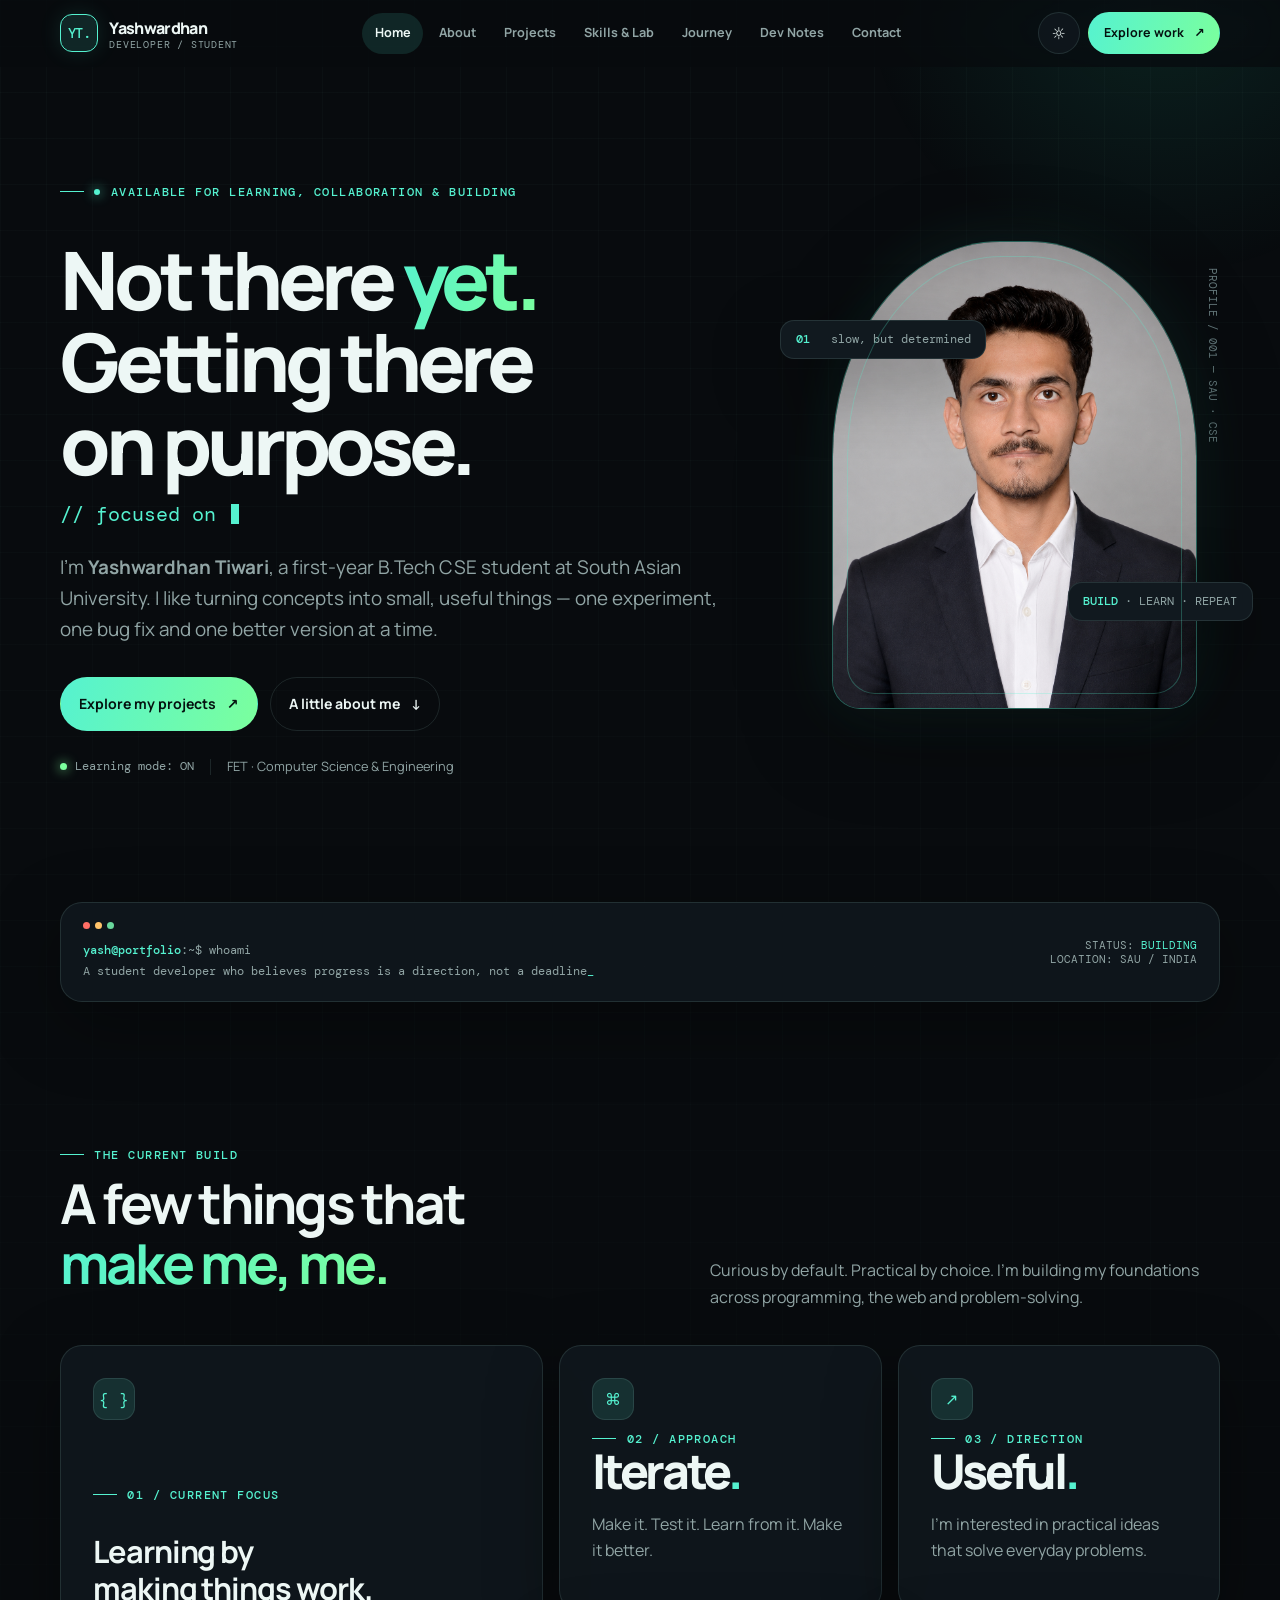
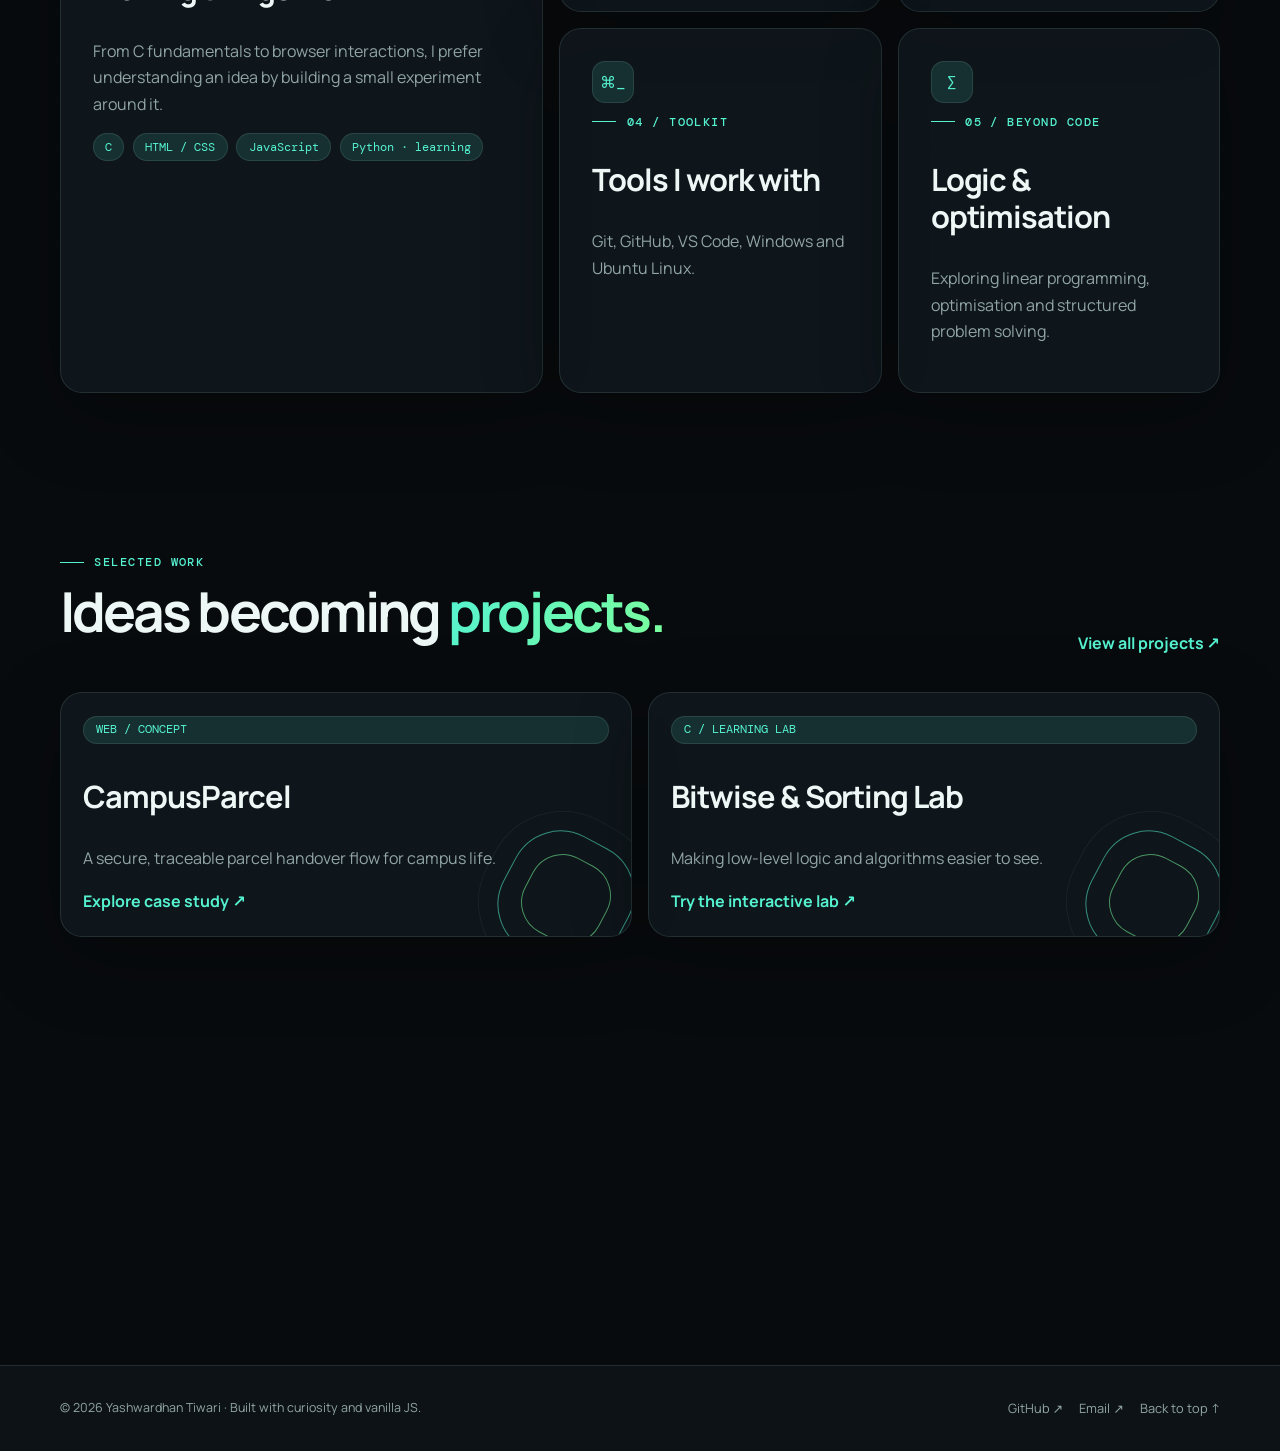
==== index.html @ 5b26bd88 "Add files via upload" ====
<!DOCTYPE html>
<html lang="en" data-theme="dark">
<head>
  <meta charset="UTF-8"><meta name="viewport" content="width=device-width, initial-scale=1.0">
  <meta name="description" content="Yashwardhan Tiwari — first-year CSE student at South Asian University, learning by building with C, web technologies and Python.">
  <meta name="theme-color" content="#080b0e"><title>Yashwardhan Tiwari — Developer Portfolio</title>
  <link rel="stylesheet" href="./css/global.css"><link rel="stylesheet" href="./css/home.css"><link rel="stylesheet" href="./css/pages.css">
</head>
<body id="top" class="route-enter">
  <div data-scroll-progress style="position:fixed;z-index:99;top:0;left:0;width:100%;height:2px;background:linear-gradient(90deg,var(--accent),var(--accent-2));transform:scaleX(0);transform-origin:left"></div>
  <header class="site-header"><div class="container nav-wrap">
    <a class="brand" href="index.html"><span class="brand-mark">YT.</span><span>Yashwardhan<small>DEVELOPER / STUDENT</small></span></a>
    <nav class="nav-links" data-nav aria-label="Primary navigation"><a href="index.html">Home</a><a href="about.html">About</a><a href="projects.html">Projects</a><a href="skills.html">Skills & Lab</a><a href="experience.html">Journey</a><a href="blog.html">Dev Notes</a><a href="contact.html">Contact</a></nav>
    <div class="nav-actions"><button class="icon-btn" data-theme-toggle type="button" aria-label="Switch theme">☼</button><a class="btn btn-small btn-primary" href="projects.html">Explore work <span>↗</span></a><button class="icon-btn menu-toggle" data-menu-toggle type="button" aria-label="Open menu" aria-expanded="false">☰</button></div>
  </div><nav class="mobile-drawer" data-mobile-drawer data-nav aria-label="Mobile navigation"><a href="index.html">Home</a><a href="about.html">About</a><a href="projects.html">Projects</a><a href="skills.html">Skills & Lab</a><a href="experience.html">Journey</a><a href="blog.html">Dev Notes</a><a href="contact.html">Contact</a></nav></header>

  <main>
    <section class="hero"><div class="container hero-grid">
      <div class="hero-copy">
        <div class="eyebrow hero-kicker"><span class="tag-dot"></span> Available for learning, collaboration & building</div>
        <h1 class="display hero-title"><span class="line">Not there <span class="gradient-text">yet.</span></span><span class="line">Getting there</span><span class="line">on purpose.</span></h1>
        <div class="hero-subtitle"><span class="mono">// focused on </span><span data-typing>web development</span><span class="type-cursor"></span></div>
        <p class="lead">I’m <strong>Yashwardhan Tiwari</strong>, a first-year B.Tech CSE student at South Asian University. I like turning concepts into small, useful things — one experiment, one bug fix and one better version at a time.</p>
        <div class="hero-actions"><a class="btn btn-primary" href="projects.html">Explore my projects <span>↗</span></a><a class="btn btn-quiet" href="about.html">A little about me <span>↓</span></a></div>
        <div class="hero-note"><span class="status-live">Learning mode: ON</span><span class="divider-v"></span><span>FET · Computer Science & Engineering</span></div>
      </div>
      <div class="hero-visual"><div class="portrait-glow"></div><div class="hero-index">PROFILE / 001 — SAU · CSE</div><div class="portrait-shell"><img src="./assets/images/yashwardhan-headshot.png" alt="Professional studio portrait of Yashwardhan Tiwari" fetchpriority="high"></div><div class="floating-chip chip-a"><strong>01</strong> &nbsp; slow, but determined</div><div class="floating-chip chip-b"><strong>BUILD</strong> · LEARN · REPEAT</div></div>
    </div></section>

    <section class="container" style="padding-bottom:2rem"><div class="card terminal-card reveal"><div><div class="terminal-dots"><i></i><i></i><i></i></div><div class="terminal-line"><b>yash@portfolio</b>:~$ whoami</div><div class="terminal-line">A student developer who believes progress is a direction, not a deadline<span class="accent">_</span></div></div><div class="terminal-aside">STATUS: <span class="accent">BUILDING</span><br>LOCATION: SAU / INDIA</div></div></section>

    <section class="section"><div class="container">
      <div class="section-head reveal"><div><div class="eyebrow">The current build</div><h2 class="heading-xl">A few things that<br><span class="gradient-text">make me, me.</span></h2></div><p>Curious by default. Practical by choice. I’m building my foundations across programming, the web and problem-solving.</p></div>
      <div class="bento-grid">
        <article class="card card-pad bento-card wide reveal" data-tilt><div class="bento-icon">{ }</div><div style="margin-top:3.5rem"><div class="eyebrow">01 / Current focus</div><h3 class="heading-lg">Learning by<br>making things work.</h3><p class="muted">From C fundamentals to browser interactions, I prefer understanding an idea by building a small experiment around it.</p><div class="pill-row"><span class="tag">C</span><span class="tag">HTML / CSS</span><span class="tag">JavaScript</span><span class="tag">Python · learning</span></div></div></article>
        <article class="card card-pad bento-card reveal" data-tilt><div class="bento-icon">⌘</div><div><div class="eyebrow">02 / Approach</div><div class="bento-big">Iterate<span class="accent">.</span></div><p class="muted">Make it. Test it. Learn from it. Make it better.</p></div></article>
        <article class="card card-pad bento-card reveal" data-tilt><div class="bento-icon">↗</div><div><div class="eyebrow">03 / Direction</div><div class="bento-big">Useful<span class="accent">.</span></div><p class="muted">I’m interested in practical ideas that solve everyday problems.</p></div></article>
        <article class="card card-pad bento-card reveal" data-tilt><div class="bento-icon">⌘_</div><div><div class="eyebrow">04 / Toolkit</div><h3 class="heading-lg">Tools I work with</h3><p class="muted">Git, GitHub, VS Code, Windows and Ubuntu Linux.</p></div></article>
        <article class="card card-pad bento-card reveal" data-tilt><div class="bento-icon">∑</div><div><div class="eyebrow">05 / Beyond code</div><h3 class="heading-lg">Logic & optimisation</h3><p class="muted">Exploring linear programming, optimisation and structured problem solving.</p></div></article>
      </div>
    </div></section>

    <section class="section-sm"><div class="container"><div class="section-head reveal"><div><div class="eyebrow">Selected work</div><h2 class="heading-xl">Ideas becoming <span class="gradient-text">projects.</span></h2></div><a class="inline-link" href="projects.html">View all projects ↗</a></div>
      <div class="project-preview">
        <a class="card preview-card reveal" href="projects.html#campusparcel" data-tilt><span class="tag">WEB / CONCEPT</span><div><div class="preview-art"></div><h3 class="heading-lg">CampusParcel</h3><p class="muted">A secure, traceable parcel handover flow for campus life.</p><span class="inline-link">Explore case study ↗</span></div></a>
        <a class="card preview-card reveal" href="skills.html#visualizer" data-tilt><span class="tag">C / LEARNING LAB</span><div><div class="preview-art"></div><h3 class="heading-lg">Bitwise & Sorting Lab</h3><p class="muted">Making low-level logic and algorithms easier to see.</p><span class="inline-link">Try the interactive lab ↗</span></div></a>
      </div>
    </div></section>

    <section class="section"><div class="container"><div class="card card-pad reveal" style="display:flex;align-items:center;justify-content:space-between;gap:2rem;flex-wrap:wrap"><div><div class="eyebrow">A work in progress. Always.</div><h2 class="heading-lg" style="margin:.6rem 0">“Not in one day, but one day I will be there.”</h2><p class="muted" style="margin:0">Slow but determined.</p></div><a class="btn btn-primary" href="contact.html">Let’s connect <span>↗</span></a></div></div></section>
  </main>
  <footer class="site-footer"><div class="container footer-inner"><div class="footer-meta">© <span data-year></span> Yashwardhan Tiwari · Built with curiosity and vanilla JS.</div><div class="footer-links"><a href="https://github.com/Yashwardhan-Tiwari" target="_blank" rel="noopener">GitHub ↗</a><a href="mailto:yashwardhan1907@gmail.com">Email ↗</a><a href="#top">Back to top ↑</a></div></div></footer>
  <script src="./js/data.js"></script><script src="./js/main.js"></script><script src="./js/interactions.js"></script>
</body></html>
---- css/global.css ----
/* Yashwardhan Tiwari — shared design system */
@import url('https://fonts.googleapis.com/css2?family=DM+Mono:wght@400;500&family=Manrope:wght@400;500;600;700;800&display=swap');

:root {
  color-scheme: dark;
  --bg: #080b0e;
  --bg-soft: #0d1217;
  --panel: rgba(17, 25, 31, .78);
  --panel-solid: #11191f;
  --panel-2: #151f26;
  --text: #edf7f5;
  --muted: #91a5a5;
  --muted-2: #637679;
  --line: rgba(170, 220, 216, .13);
  --accent: #55f2d0;
  --accent-2: #7bff9d;
  --accent-dim: rgba(85, 242, 208, .12);
  --warn: #ffc879;
  --danger: #ff7d86;
  --shadow: 0 22px 70px rgba(0,0,0,.34);
  --radius: 22px;
  --radius-sm: 14px;
  --max: 1160px;
  --space: clamp(1rem, 2vw, 1.5rem);
  --font: 'Manrope', Inter, ui-sans-serif, system-ui, -apple-system, BlinkMacSystemFont, 'Segoe UI', sans-serif;
  --mono: 'DM Mono', 'SFMono-Regular', Consolas, monospace;
}
:root[data-theme="light"] {
  color-scheme: light;
  --bg: #f2f7f5;
  --bg-soft: #eaf2ef;
  --panel: rgba(255,255,255,.84);
  --panel-solid: #ffffff;
  --panel-2: #edf5f1;
  --text: #11211f;
  --muted: #55706a;
  --muted-2: #718781;
  --line: rgba(26, 72, 62, .14);
  --accent: #007e6c;
  --accent-2: #16a34a;
  --accent-dim: rgba(0,126,108,.10);
  --warn: #a55f08;
  --danger: #c52b40;
  --shadow: 0 22px 70px rgba(26, 58, 49, .12);
}
* { box-sizing: border-box; }
html { scroll-behavior: smooth; scroll-padding-top: 100px; }
body {
  margin: 0; min-width: 320px; background: var(--bg); color: var(--text);
  font-family: var(--font); line-height: 1.65; overflow-x: hidden;
  transition: background .3s ease, color .3s ease;
}
body::before {
  content: ''; position: fixed; inset: 0; z-index: -2; pointer-events: none;
  background-image: linear-gradient(rgba(117, 171, 164, .035) 1px, transparent 1px), linear-gradient(90deg, rgba(117, 171, 164, .035) 1px, transparent 1px);
  background-size: 46px 46px; mask-image: linear-gradient(to bottom, black, transparent 82%);
}
body::after {
  content: ''; position: fixed; width: 620px; height: 620px; top: -330px; right: -190px; z-index: -1;
  background: radial-gradient(circle, rgba(34, 205, 167, .12), transparent 68%); pointer-events: none;
}
a { color: inherit; text-decoration: none; }
button, input, textarea, select { font: inherit; }
button, a { -webkit-tap-highlight-color: transparent; }
img { display: block; max-width: 100%; }
::selection { color: #03100e; background: var(--accent); }
.container { width: min(var(--max), calc(100% - 44px)); margin-inline: auto; }
.section { padding: clamp(4rem, 8vw, 7rem) 0; }
.section-sm { padding: 3rem 0; }
.eyebrow { display: inline-flex; align-items: center; gap: .65rem; color: var(--accent); font: 500 .76rem var(--mono); letter-spacing: .12em; text-transform: uppercase; }
.eyebrow::before { content: ''; width: 24px; height: 1px; background: currentColor; }
.display { font-size: clamp(2.65rem, 6.3vw, 5.8rem); line-height: 1.02; letter-spacing: -.065em; font-weight: 800; margin: 1rem 0; }
.heading-xl { font-size: clamp(2.15rem, 4.3vw, 4rem); line-height: 1.1; letter-spacing: -.05em; margin: .65rem 0 1rem; }
.heading-lg { font-size: clamp(1.55rem, 2.4vw, 2.25rem); line-height: 1.2; letter-spacing: -.035em; }
.lead { max-width: 680px; color: var(--muted); font-size: clamp(1rem, 1.5vw, 1.18rem); }
.muted { color: var(--muted); }
.mono { font-family: var(--mono); }
.accent { color: var(--accent); }
.gradient-text { color: transparent; background: linear-gradient(110deg, var(--accent), var(--accent-2)); background-clip: text; -webkit-background-clip: text; }
.section-head { display: flex; align-items: end; justify-content: space-between; gap: 2rem; margin-bottom: 2.2rem; }
.section-head p { max-width: 510px; margin: 0; color: var(--muted); }
.tag { display: inline-flex; align-items: center; gap: .45rem; border: 1px solid var(--line); background: var(--accent-dim); color: var(--accent); border-radius: 999px; padding: .35rem .7rem; font: .72rem var(--mono); white-space: nowrap; }
.tag-dot { width: 6px; height: 6px; border-radius: 50%; background: var(--accent); box-shadow: 0 0 12px var(--accent); }
.card { position: relative; border: 1px solid var(--line); background: var(--panel); backdrop-filter: blur(16px); border-radius: var(--radius); box-shadow: var(--shadow); }
.card-pad { padding: clamp(1.2rem, 2.5vw, 2rem); }
.grid { display: grid; gap: 1.2rem; }
.grid-2 { grid-template-columns: repeat(2, minmax(0, 1fr)); }
.grid-3 { grid-template-columns: repeat(3, minmax(0, 1fr)); }
.grid-4 { grid-template-columns: repeat(4, minmax(0, 1fr)); }
.btn {
  display: inline-flex; align-items: center; justify-content: center; gap: .65rem; cursor: pointer;
  border: 1px solid var(--line); border-radius: 999px; padding: .88rem 1.15rem; color: var(--text);
  background: var(--panel-2); font-weight: 700; font-size: .88rem; transition: transform .22s, border-color .22s, background .22s, box-shadow .22s;
}
.btn:hover { transform: translateY(-3px); border-color: var(--accent); box-shadow: 0 10px 30px var(--accent-dim); }
.btn-primary { color: #04110f; border-color: transparent; background: linear-gradient(110deg, var(--accent), var(--accent-2)); }
.btn-primary:hover { color: #04110f; box-shadow: 0 12px 35px rgba(85,242,208,.2); }
.btn-quiet { background: transparent; }
.btn-small { padding: .62rem .9rem; font-size: .78rem; }
.icon-btn { display: inline-grid; place-items: center; width: 42px; height: 42px; border: 1px solid var(--line); border-radius: 50%; background: var(--panel); color: var(--text); cursor: pointer; transition: .2s; }
.icon-btn:hover { color: var(--accent); border-color: var(--accent); transform: translateY(-2px); }
.inline-link { color: var(--accent); font-weight: 700; border-bottom: 1px solid transparent; }
.inline-link:hover { border-color: currentColor; }
.pill-row { display: flex; flex-wrap: wrap; gap: .55rem; }

/* Header and responsive navigation */
.site-header { position: sticky; top: 0; z-index: 50; padding: 12px 0; background: color-mix(in srgb, var(--bg) 80%, transparent); backdrop-filter: blur(18px); border-bottom: 1px solid transparent; transition: border-color .25s; }
.site-header.scrolled { border-color: var(--line); }
.nav-wrap { display: flex; align-items: center; justify-content: space-between; gap: 1.25rem; }
.brand { display: flex; align-items: center; gap: .7rem; font-weight: 800; letter-spacing: -.04em; }
.brand-mark { display: grid; place-items: center; width: 38px; height: 38px; border: 1px solid var(--accent); color: var(--accent); border-radius: 12px; background: var(--accent-dim); font: 500 .9rem var(--mono); box-shadow: 0 0 22px var(--accent-dim); }
.brand small { display: block; font: .62rem var(--mono); color: var(--muted); letter-spacing: .08em; margin-top: -3px; }
.nav-links { display: flex; align-items: center; gap: .2rem; }
.nav-links a { padding: .62rem .78rem; color: var(--muted); font-size: .79rem; font-weight: 700; border-radius: 999px; transition: .2s; }
.nav-links a:hover, .nav-links a.active { color: var(--text); background: var(--accent-dim); }
.nav-actions { display: flex; gap: .55rem; align-items: center; }
.menu-toggle { display: none; }
.mobile-drawer { display: none; }

/* Footer */
.site-footer { border-top: 1px solid var(--line); padding: 2rem 0; background: var(--bg-soft); }
.footer-inner { display: flex; align-items: center; justify-content: space-between; gap: 1rem; flex-wrap: wrap; }
.footer-meta { color: var(--muted); font-size: .78rem; }
.footer-links { display: flex; align-items: center; gap: 1rem; color: var(--muted); font-size: .8rem; }
.footer-links a:hover { color: var(--accent); }

/* Reveal and transitions */
.reveal { opacity: 0; transform: translateY(22px); transition: opacity .7s ease, transform .7s cubic-bezier(.2,.7,.2,1); }
.reveal.visible { opacity: 1; transform: translateY(0); }
.route-enter { animation: routeEnter .42s ease both; }
.route-out { opacity: .35; transform: translateY(6px); transition: opacity .16s, transform .16s; }
@keyframes routeEnter { from { opacity: 0; transform: translateY(8px); } to { opacity: 1; transform: translateY(0); } }
@keyframes pulse { 50% { opacity: .35; transform: scale(.85); } }
@keyframes float { 0%,100% { transform: translateY(0); } 50% { transform: translateY(-9px); } }
@keyframes blink { 50% { opacity: 0; } }

/* Shared utilities */
.divider { height: 1px; background: var(--line); margin: 1.5rem 0; }
.stat-number { font-size: clamp(1.7rem, 3vw, 2.5rem); font-weight: 800; letter-spacing: -.06em; }
.stat-label { font: .7rem var(--mono); color: var(--muted); text-transform: uppercase; letter-spacing: .08em; }
.status-live { display: inline-flex; align-items: center; gap: .5rem; color: var(--muted); font: .72rem var(--mono); }
.status-live::before { content: ''; width: 7px; height: 7px; border-radius: 50%; background: var(--accent-2); box-shadow: 0 0 12px var(--accent-2); animation: pulse 1.8s infinite; }
.code-box { border: 1px solid var(--line); background: #07100f; color: #b7d8d2; border-radius: 16px; padding: 1rem 1.2rem; font: .77rem/1.8 var(--mono); overflow: auto; }
:root[data-theme="light"] .code-box { background: #10201e; color: #c8e9e1; }
.code-green { color: #78f1b4; }
.code-blue { color: #80d9f7; }
.code-orange { color: #ffc879; }
.empty-state { padding: 2rem; text-align: center; color: var(--muted); border: 1px dashed var(--line); border-radius: var(--radius); }

@media (max-width: 900px) {
  .nav-links { display: none; }
  .menu-toggle { display: inline-grid; }
  .mobile-drawer { display: block; position: fixed; inset: 72px 16px auto; z-index: 60; padding: .8rem; background: var(--panel-solid); border: 1px solid var(--line); border-radius: 18px; box-shadow: var(--shadow); opacity: 0; visibility: hidden; transform: translateY(-8px); transition: .2s; }
  .mobile-drawer.open { opacity: 1; visibility: visible; transform: translateY(0); }
  .mobile-drawer a { display: flex; padding: .85rem 1rem; border-radius: 12px; color: var(--muted); font-weight: 700; }
  .mobile-drawer a.active, .mobile-drawer a:hover { background: var(--accent-dim); color: var(--text); }
  .grid-4 { grid-template-columns: repeat(2, minmax(0, 1fr)); }
}
@media (max-width: 680px) {
  .container { width: min(100% - 30px, var(--max)); }
  .section { padding: 3.5rem 0; }
  .section-head { display: block; }
  .section-head p { margin-top: .7rem; }
  .grid-2, .grid-3, .grid-4 { grid-template-columns: 1fr; }
  .hide-mobile { display: none !important; }
  .nav-actions .btn { display: none; }
  .footer-inner { align-items: flex-start; flex-direction: column; }
  .footer-links { flex-wrap: wrap; }
}
@media (prefers-reduced-motion: reduce) {
  *, *::before, *::after { scroll-behavior: auto !important; animation-duration: .01ms !important; animation-iteration-count: 1 !important; transition-duration: .01ms !important; }
  .reveal { opacity: 1; transform: none; }
}
---- css/home.css ----
/* Home page layouts */
.hero { min-height: min(790px, calc(100svh - 68px)); display: grid; align-items: center; padding: clamp(3.5rem, 7vw, 6.5rem) 0 4rem; }
.hero-grid { display: grid; grid-template-columns: minmax(0, 1.25fr) minmax(300px, .75fr); gap: clamp(2rem, 5vw, 5rem); align-items: center; }
.hero-copy { position: relative; z-index: 2; }
.hero-kicker { margin-bottom: 1.4rem; }
.hero-title { max-width: 800px; }
.hero-title .line { display: block; }
.hero-subtitle { font: clamp(.95rem, 1.6vw, 1.25rem) var(--mono); color: var(--accent); min-height: 2rem; }
.type-cursor { display: inline-block; width: 8px; height: 1em; background: var(--accent); vertical-align: -.14em; margin-left: 3px; animation: blink .9s steps(2) infinite; }
.hero-actions { display: flex; flex-wrap: wrap; gap: .75rem; margin: 2rem 0 1.6rem; }
.hero-note { display: flex; gap: 1rem; align-items: center; color: var(--muted); font-size: .8rem; }
.hero-note .divider-v { width: 1px; height: 16px; background: var(--line); }
.hero-visual { position: relative; min-height: 470px; display: grid; place-items: center; }
.portrait-shell { width: min(100%, 365px); aspect-ratio: .78; position: relative; border-radius: 46% 46% 28px 28px; overflow: hidden; border: 1px solid rgba(85,242,208,.32); background: linear-gradient(145deg, #182d2b, #11191f 72%); box-shadow: 0 20px 90px rgba(0,0,0,.38), 0 0 65px rgba(85,242,208,.1); }
.portrait-shell::before { content: ''; position: absolute; inset: 14px; border: 1px solid rgba(85,242,208,.26); border-radius: inherit; z-index: 2; pointer-events: none; }
.portrait-shell img { width: 100%; height: 100%; object-fit: cover; object-position: center 24%; filter: saturate(.9); }
.portrait-glow { position: absolute; width: 390px; height: 390px; border-radius: 50%; background: radial-gradient(circle, rgba(85,242,208,.22), transparent 68%); z-index: -1; }
.floating-chip { position: absolute; padding: .7rem .9rem; border: 1px solid var(--line); border-radius: 14px; background: var(--panel-solid); box-shadow: var(--shadow); font: .72rem var(--mono); color: var(--muted); animation: float 5s ease-in-out infinite; }
.floating-chip strong { color: var(--accent); font-weight: 500; }
.chip-a { top: 17%; left: -7%; }.chip-b { bottom: 19%; right: -8%; animation-delay: -2s; }
.hero-index { position: absolute; right: 0; top: 6%; color: var(--muted-2); font: .7rem var(--mono); writing-mode: vertical-rl; }
.terminal-card { display: grid; grid-template-columns: 1fr auto; gap: 1rem; align-items: center; margin-top: 2.8rem; padding: 1.15rem 1.35rem; }
.terminal-dots { display: flex; gap: 5px; margin-bottom: .7rem; }.terminal-dots i { width: 7px; height: 7px; border-radius: 50%; background: #ff6e66; }.terminal-dots i:nth-child(2){background:#ffc36a}.terminal-dots i:nth-child(3){background:#69d89d}
.terminal-line { font: .78rem/1.7 var(--mono); color: var(--muted); }.terminal-line b { color: var(--accent); font-weight: 500; }
.terminal-aside { color: var(--muted); font: .7rem var(--mono); text-align: right; }
.bento-grid { display: grid; grid-template-columns: 1.2fr .8fr .8fr; gap: 1rem; }
.bento-card { min-height: 210px; overflow: hidden; transition: transform .3s, border-color .3s; }
.bento-card:hover { transform: translateY(-5px); border-color: rgba(85,242,208,.35); }
.bento-card.wide { grid-row: span 2; min-height: 430px; }
.bento-icon { display: grid; place-items: center; width: 42px; height: 42px; border: 1px solid var(--line); background: var(--accent-dim); color: var(--accent); border-radius: 13px; font: 1rem var(--mono); }
.bento-big { font-size: clamp(2rem, 4vw, 3rem); font-weight: 800; letter-spacing: -.07em; line-height: 1; }
.project-preview { display: grid; grid-template-columns: repeat(2, minmax(0,1fr)); gap: 1rem; }
.preview-card { min-height: 245px; padding: 1.4rem; display: flex; flex-direction: column; justify-content: space-between; overflow: hidden; }
.preview-art { position: absolute; inset: auto -20px -48px auto; width: 170px; height: 170px; border: 1px solid var(--line); border-radius: 45%; transform: rotate(28deg); opacity: .55; }
.preview-art::before, .preview-art::after { content: ''; position: absolute; inset: 20px; border: 1px solid var(--accent); border-radius: 40%; }.preview-art::after { inset: 42px; border-color: var(--accent-2); }
@media(max-width: 900px){ .hero-grid{grid-template-columns:1fr .75fr}.hero-visual{min-height:380px}.bento-grid{grid-template-columns:1fr 1fr}.bento-card.wide{grid-row:auto;min-height:260px} }
@media(max-width: 680px){ .hero{min-height:auto;padding-top:3rem}.hero-grid{grid-template-columns:1fr}.hero-visual{min-height:410px;grid-row:1}.portrait-shell{width:260px}.chip-a{left:0}.chip-b{right:0}.hero-copy{grid-row:2}.terminal-card{grid-template-columns:1fr}.terminal-aside{text-align:left}.bento-grid,.project-preview{grid-template-columns:1fr}.bento-card.wide{min-height:260px} }
---- css/pages.css ----
/* Inner page components */
.page-hero { padding: clamp(3rem, 6vw, 5.5rem) 0 2.5rem; }
.page-hero .lead { max-width: 720px; }
.page-grid { display: grid; grid-template-columns: minmax(0, 1fr) 320px; gap: 1.2rem; align-items: start; }
.profile-card { position: sticky; top: 105px; overflow: hidden; }
.profile-card img { width: 100%; aspect-ratio: 4/4.5; object-fit: cover; object-position: center 20%; }
.profile-card .profile-caption { padding: 1.2rem; }
.project-toolbar { display: flex; align-items: center; justify-content: space-between; gap: 1rem; flex-wrap: wrap; margin-bottom: 1.5rem; }
.filter-row { display: flex; flex-wrap: wrap; gap: .5rem; }
.filter-btn { border: 1px solid var(--line); color: var(--muted); background: transparent; border-radius: 999px; padding: .6rem .9rem; cursor: pointer; font: .76rem var(--mono); transition: .2s; }
.filter-btn:hover, .filter-btn.active { color: var(--text); border-color: var(--accent); background: var(--accent-dim); }
.project-card { min-height: 330px; display: flex; flex-direction: column; padding: 1.35rem; overflow: hidden; cursor: pointer; transition: transform .25s, border-color .25s; }
.project-card:hover { border-color: rgba(85,242,208,.4); }
.project-card-top { display: flex; align-items: center; justify-content: space-between; gap: 1rem; }
.project-symbol { display: grid; place-items: center; width: 52px; height: 52px; border-radius: 16px; background: var(--accent-dim); color: var(--accent); font: 1.1rem var(--mono); border: 1px solid var(--line); }
.project-card h3 { font-size: 1.4rem; letter-spacing: -.04em; margin: 1.2rem 0 .45rem; }
.project-card p { color: var(--muted); font-size: .88rem; margin: 0 0 1.3rem; }
.project-card-bottom { display: flex; justify-content: space-between; align-items: center; gap: .7rem; margin-top: auto; padding-top: 1rem; border-top: 1px solid var(--line); }
.project-arrow { color: var(--accent); font-size: 1.2rem; }
.modal-backdrop { position: fixed; inset: 0; z-index: 100; display: grid; place-items: center; padding: 1rem; background: rgba(2,7,8,.72); backdrop-filter: blur(10px); opacity: 0; visibility: hidden; transition: .2s; }
.modal-backdrop.open { opacity: 1; visibility: visible; }
.modal { width: min(720px, 100%); max-height: min(86vh, 820px); overflow: auto; border: 1px solid var(--line); border-radius: 24px; background: var(--panel-solid); box-shadow: 0 30px 100px rgba(0,0,0,.5); transform: translateY(12px) scale(.98); transition: .25s; }
.modal-backdrop.open .modal { transform: translateY(0) scale(1); }
.modal-head { display: flex; justify-content: space-between; align-items: flex-start; gap: 1rem; padding: 1.5rem; border-bottom: 1px solid var(--line); }
.modal-body { padding: 1.5rem; }.modal-body h4{margin:1.5rem 0 .5rem}.modal-body h4:first-child{margin-top:0}.modal-body p,.modal-body li{color:var(--muted);font-size:.9rem}.modal-body ul{padding-left:1.2rem}.modal-actions{display:flex;flex-wrap:wrap;gap:.6rem;margin-top:1.4rem}
.skill-group { margin-bottom: 2.3rem; }.skill-row { display: grid; grid-template-columns: 155px 1fr 115px; align-items: center; gap: 1rem; padding: .9rem 0; border-bottom: 1px solid var(--line); }
.skill-name { font-weight: 700; font-size: .88rem; }.skill-level { font: .7rem var(--mono); color: var(--muted); text-align: right; }
.skill-track { height: 7px; overflow: hidden; border-radius: 99px; background: var(--panel-2); }.skill-fill { display: block; height: 100%; width: var(--level); border-radius: inherit; background: linear-gradient(90deg, var(--accent), var(--accent-2)); box-shadow: 0 0 16px var(--accent-dim); transform-origin: left; animation: fillIn 1.2s cubic-bezier(.2,.7,.2,1) both; }
@keyframes fillIn { from { transform: scaleX(0); } to { transform: scaleX(1); } }
.skill-filter { display:flex;gap:.5rem;flex-wrap:wrap;margin-bottom:1.2rem; }
.timeline { position: relative; padding-left: 1.5rem; }.timeline::before { content:''; position:absolute; left:5px; top:8px; bottom:8px; width:1px; background:var(--line); }
.timeline-item { position:relative; padding:0 0 2rem 1.4rem; }.timeline-item::before { content:''; position:absolute; left:-1.5rem; top:7px; width:10px;height:10px;border:2px solid var(--accent);border-radius:50%;background:var(--bg);box-shadow:0 0 14px var(--accent-dim); }
.timeline-date { color:var(--accent);font: .72rem var(--mono); }.timeline-item h3{margin:.25rem 0;font-size:1.05rem}.timeline-item p{margin:.2rem 0;color:var(--muted);font-size:.88rem}
.quote-card { border-left: 2px solid var(--accent); background: var(--accent-dim); padding: 1.5rem; border-radius: 0 18px 18px 0; font-size: clamp(1.1rem, 2vw, 1.45rem); letter-spacing: -.03em; }
.fact-card { min-height: 150px; }.fact-card strong { display:block; font-size:1.6rem; letter-spacing:-.06em; }.fact-card span{color:var(--muted);font-size:.8rem}
.lab-panel { padding:1.3rem; }.lab-display { font: 1.8rem var(--mono); color:var(--accent); letter-spacing:.06em; padding:1rem; border-radius:14px;background:#07100f;text-align:center;margin:1rem 0; overflow-wrap:anywhere; }
.form-grid { display:grid;grid-template-columns:1fr 1fr;gap:1rem }.field { display:flex;flex-direction:column;gap:.4rem }.field.full{grid-column:1/-1}.field label{font-size:.8rem;font-weight:700}.field input,.field textarea,.field select{width:100%;border:1px solid var(--line);background:var(--bg-soft);color:var(--text);border-radius:12px;padding:.85rem 1rem;outline:none;transition:.2s}.field input:focus,.field textarea:focus,.field select:focus{border-color:var(--accent);box-shadow:0 0 0 3px var(--accent-dim)}.field textarea{min-height:145px;resize:vertical}.field-error{min-height:1rem;color:var(--danger);font: .7rem var(--mono)}.field.invalid input,.field.invalid textarea{border-color:var(--danger)}
.form-notice { padding:.9rem 1rem;border-radius:12px;font-size:.82rem;display:none }.form-notice.show{display:block}.form-notice.success{background:rgba(40,190,130,.12);color:var(--accent-2);border:1px solid rgba(40,190,130,.25)}.form-notice.info{background:var(--accent-dim);color:var(--accent);border:1px solid var(--line)}
.copy-row { display:flex;align-items:center;justify-content:space-between;gap:1rem;padding:.9rem 0;border-bottom:1px solid var(--line) }.copy-row:last-child{border-bottom:0}.copy-label{font: .7rem var(--mono);color:var(--muted)}.copy-value{font-size:.88rem;font-weight:700;overflow-wrap:anywhere}
.faq-item { border-bottom:1px solid var(--line); }.faq-question{display:flex;justify-content:space-between;gap:1rem;width:100%;padding:1rem 0;text-align:left;border:0;background:none;color:var(--text);cursor:pointer;font-weight:700}.faq-answer{display:grid;grid-template-rows:0fr;transition:grid-template-rows .25s}.faq-answer>div{overflow:hidden;color:var(--muted);font-size:.86rem}.faq-item.open .faq-answer{grid-template-rows:1fr}.faq-answer p{margin:0;padding:0 0 1rem}
.article-card { padding:1.3rem;cursor:pointer;transition:.25s }.article-card:hover{transform:translateY(-4px);border-color:var(--accent)}.article-meta{display:flex;gap:.7rem;color:var(--muted);font: .7rem var(--mono)}.article-drawer{position:fixed;inset:0 0 0 auto;z-index:110;width:min(620px,100%);background:var(--panel-solid);border-left:1px solid var(--line);box-shadow:var(--shadow);padding:2rem;overflow:auto;transform:translateX(102%);transition:transform .3s}.article-drawer.open{transform:translateX(0)}.drawer-close{position:sticky;top:0;margin-left:auto;display:grid}
.sort-bars { min-height:170px;display:flex;align-items:flex-end;justify-content:center;gap:5px;padding:1rem;background:#07100f;border-radius:14px;overflow:hidden }.sort-bar{flex:1;max-width:34px;min-width:5px;border-radius:5px 5px 0 0;background:linear-gradient(180deg,#55f2d0,#1b8c77);transition:height .18s,background .18s}.sort-bar.active{background:linear-gradient(180deg,#ffc879,#e8843c)}.sort-bar.done{background:linear-gradient(180deg,#7bff9d,#1caa65)}
@media(max-width:900px){.page-grid{grid-template-columns:1fr}.profile-card{position:relative;top:auto;max-width:390px}.grid-3{grid-template-columns:repeat(2,minmax(0,1fr))}}
@media(max-width:680px){.grid-3{grid-template-columns:1fr}.skill-row{grid-template-columns:105px 1fr}.skill-level{grid-column:2;text-align:left}.form-grid{grid-template-columns:1fr}.field.full{grid-column:auto}.copy-row{align-items:flex-start;flex-direction:column}.article-drawer{padding:1.2rem}}
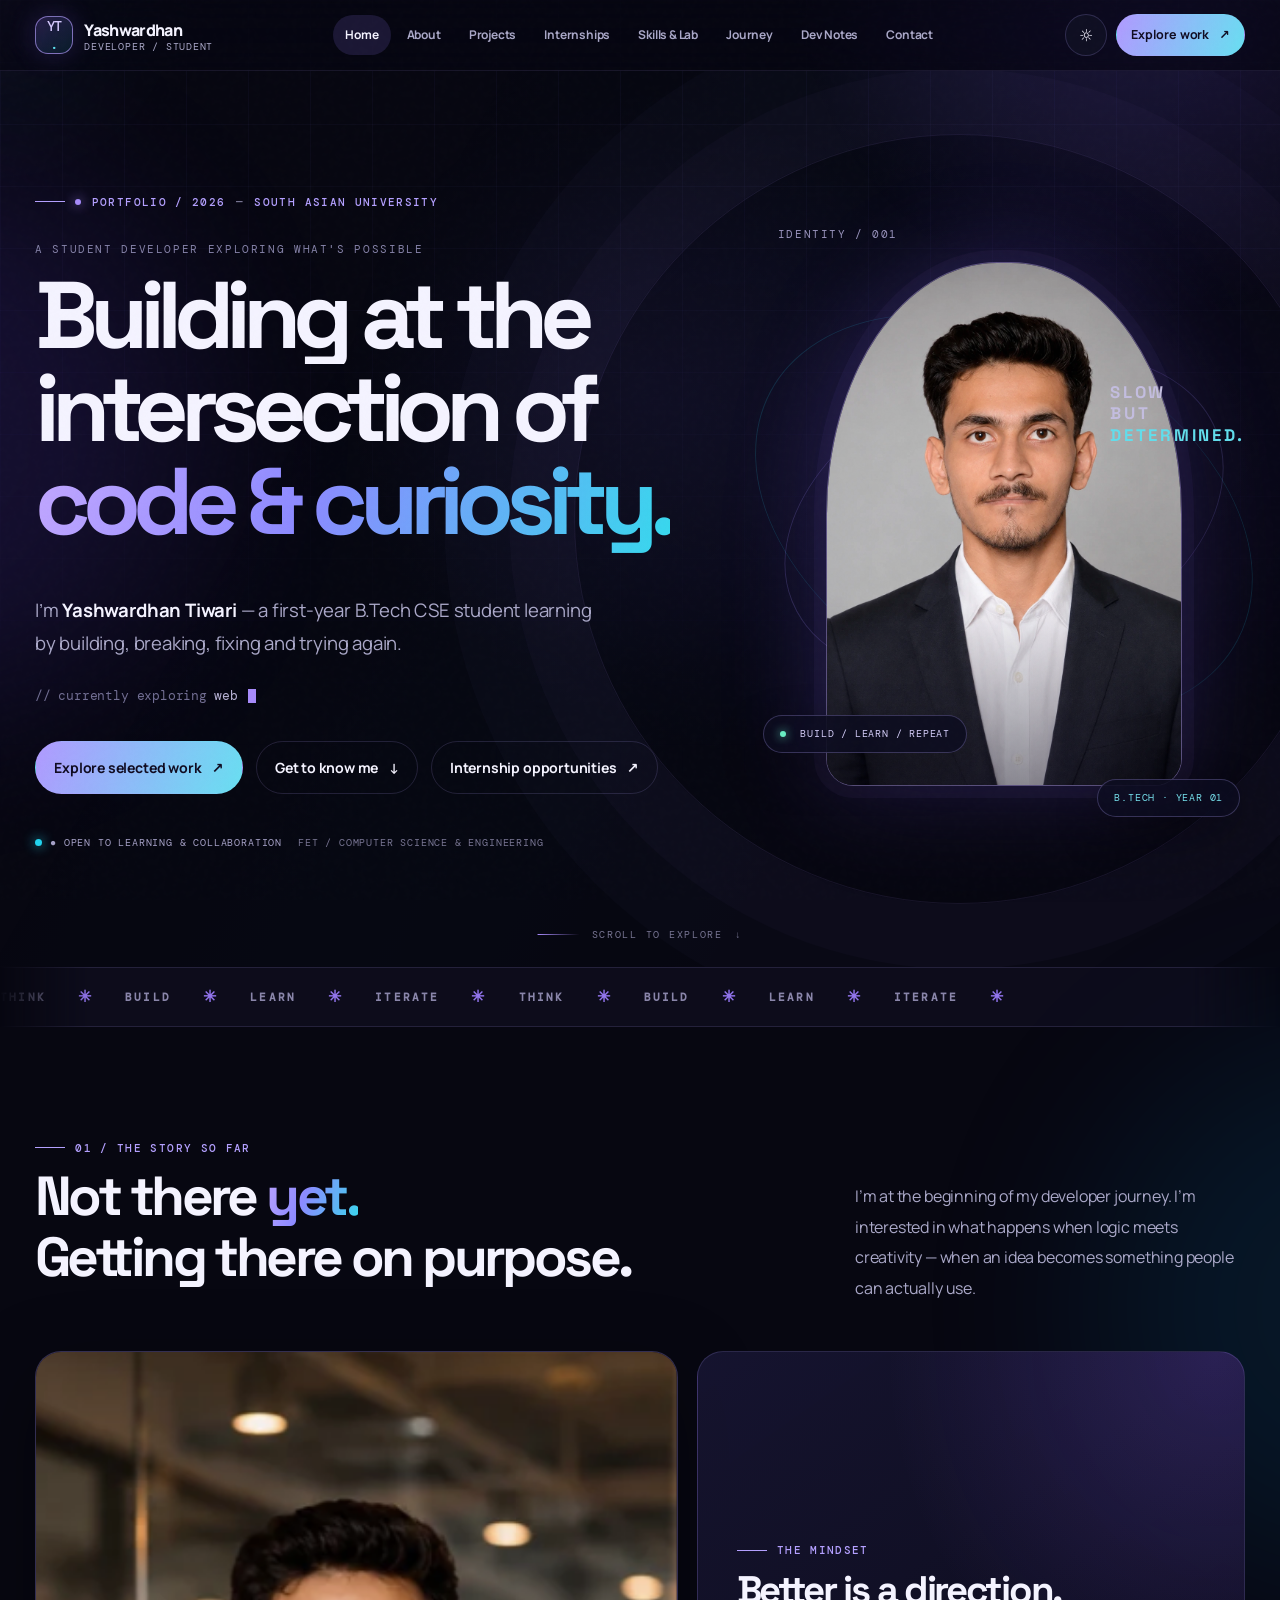
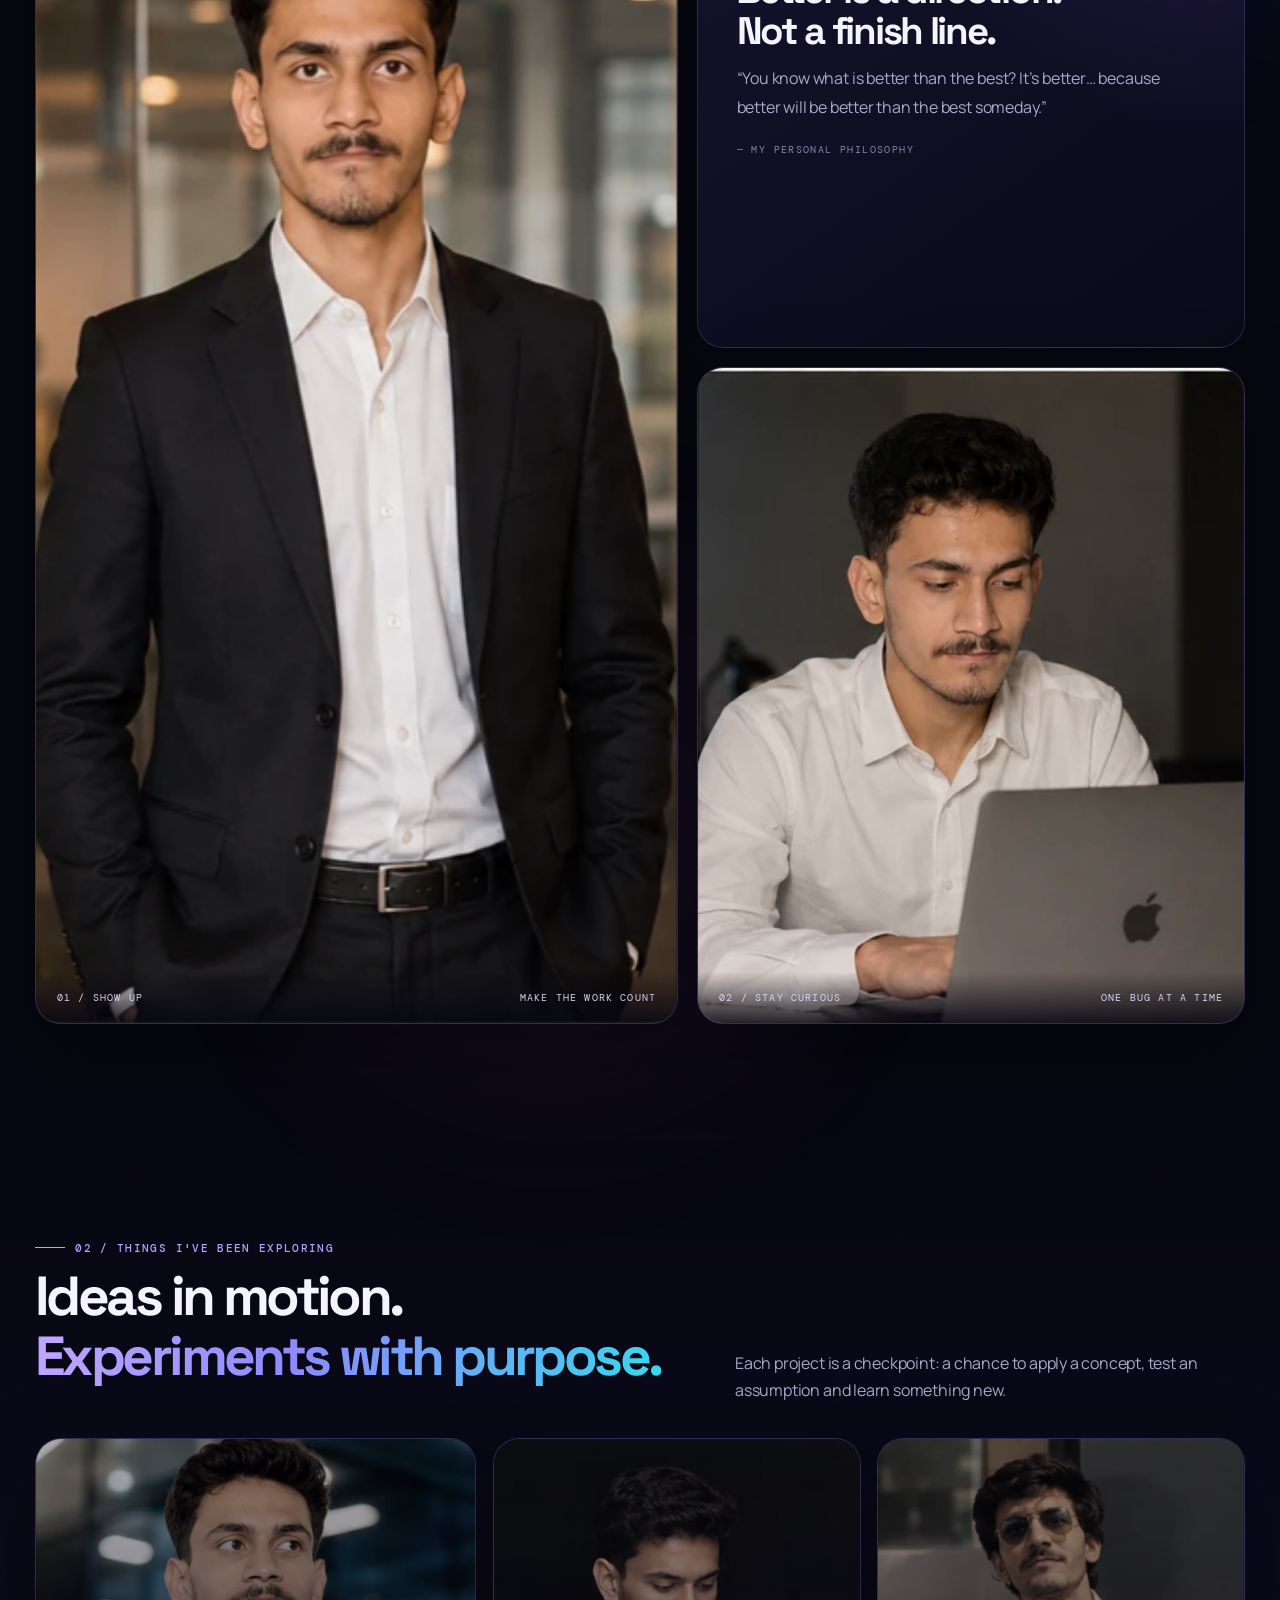
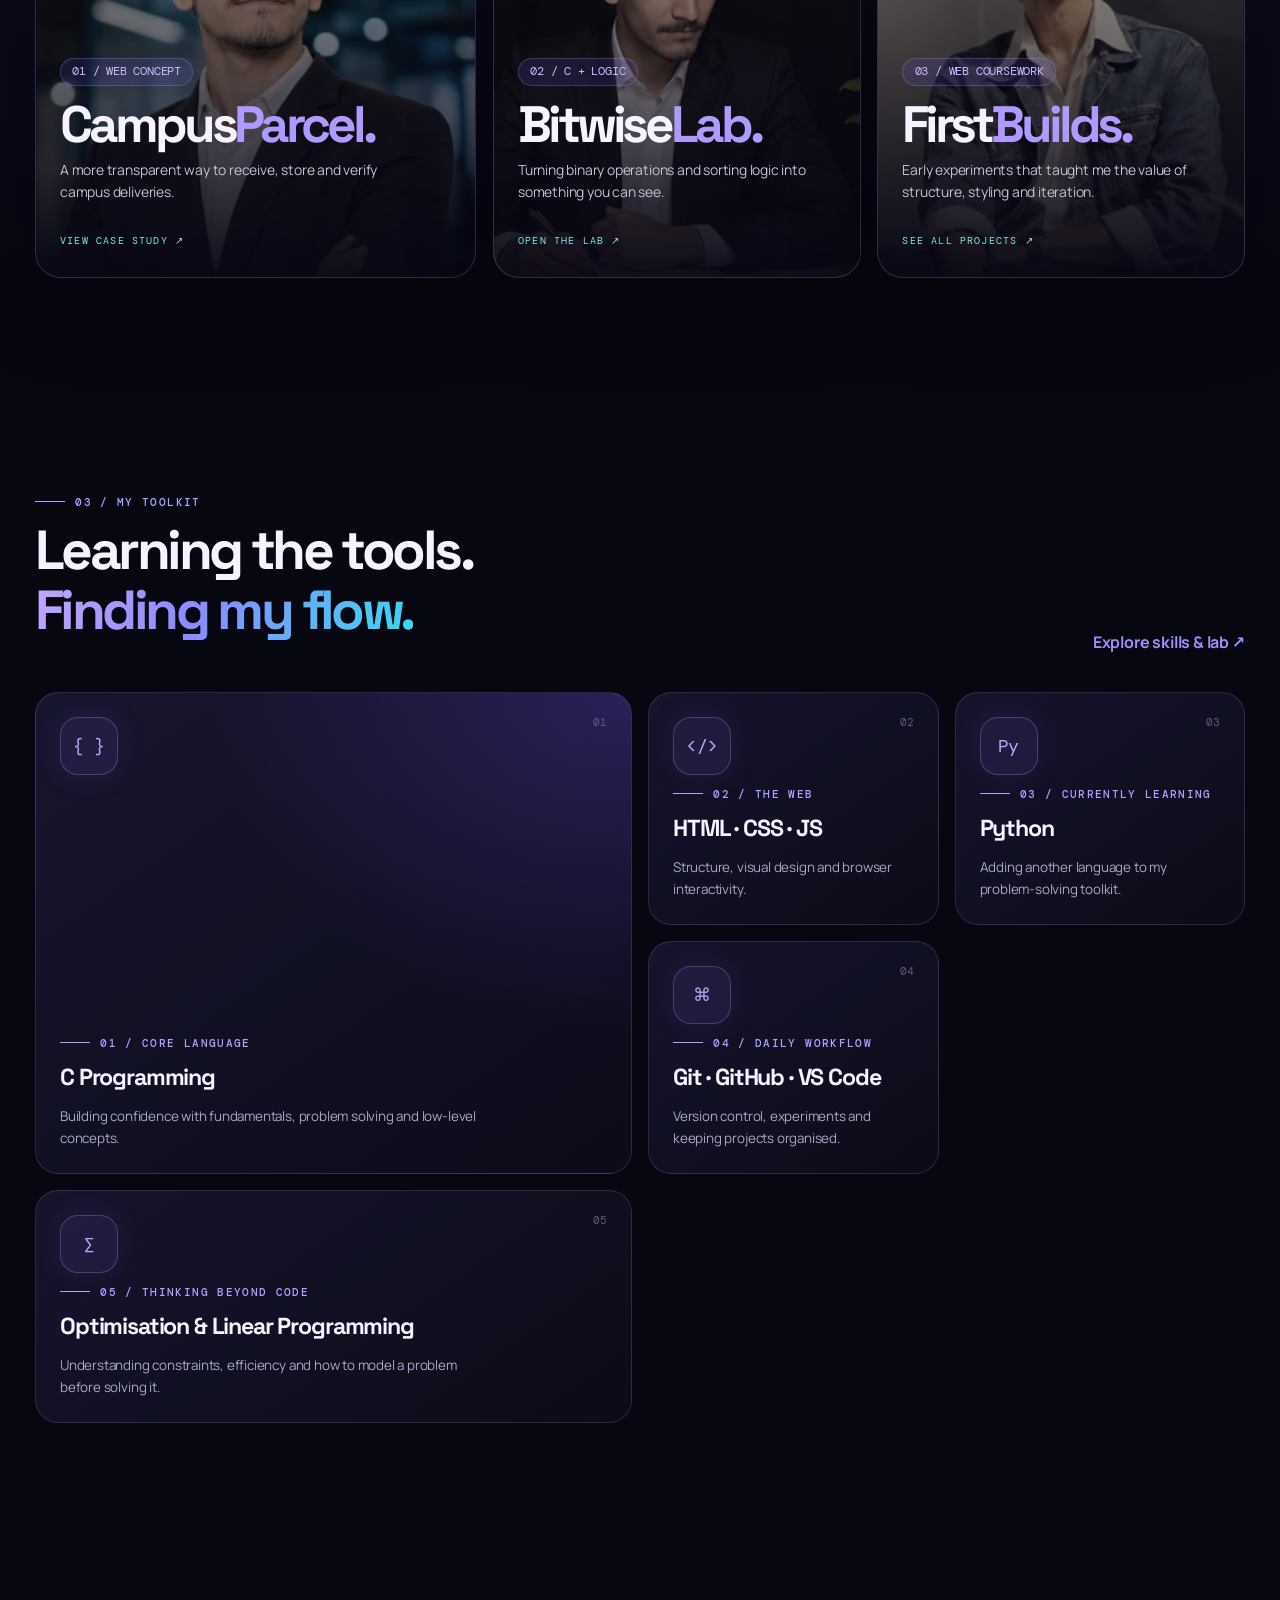
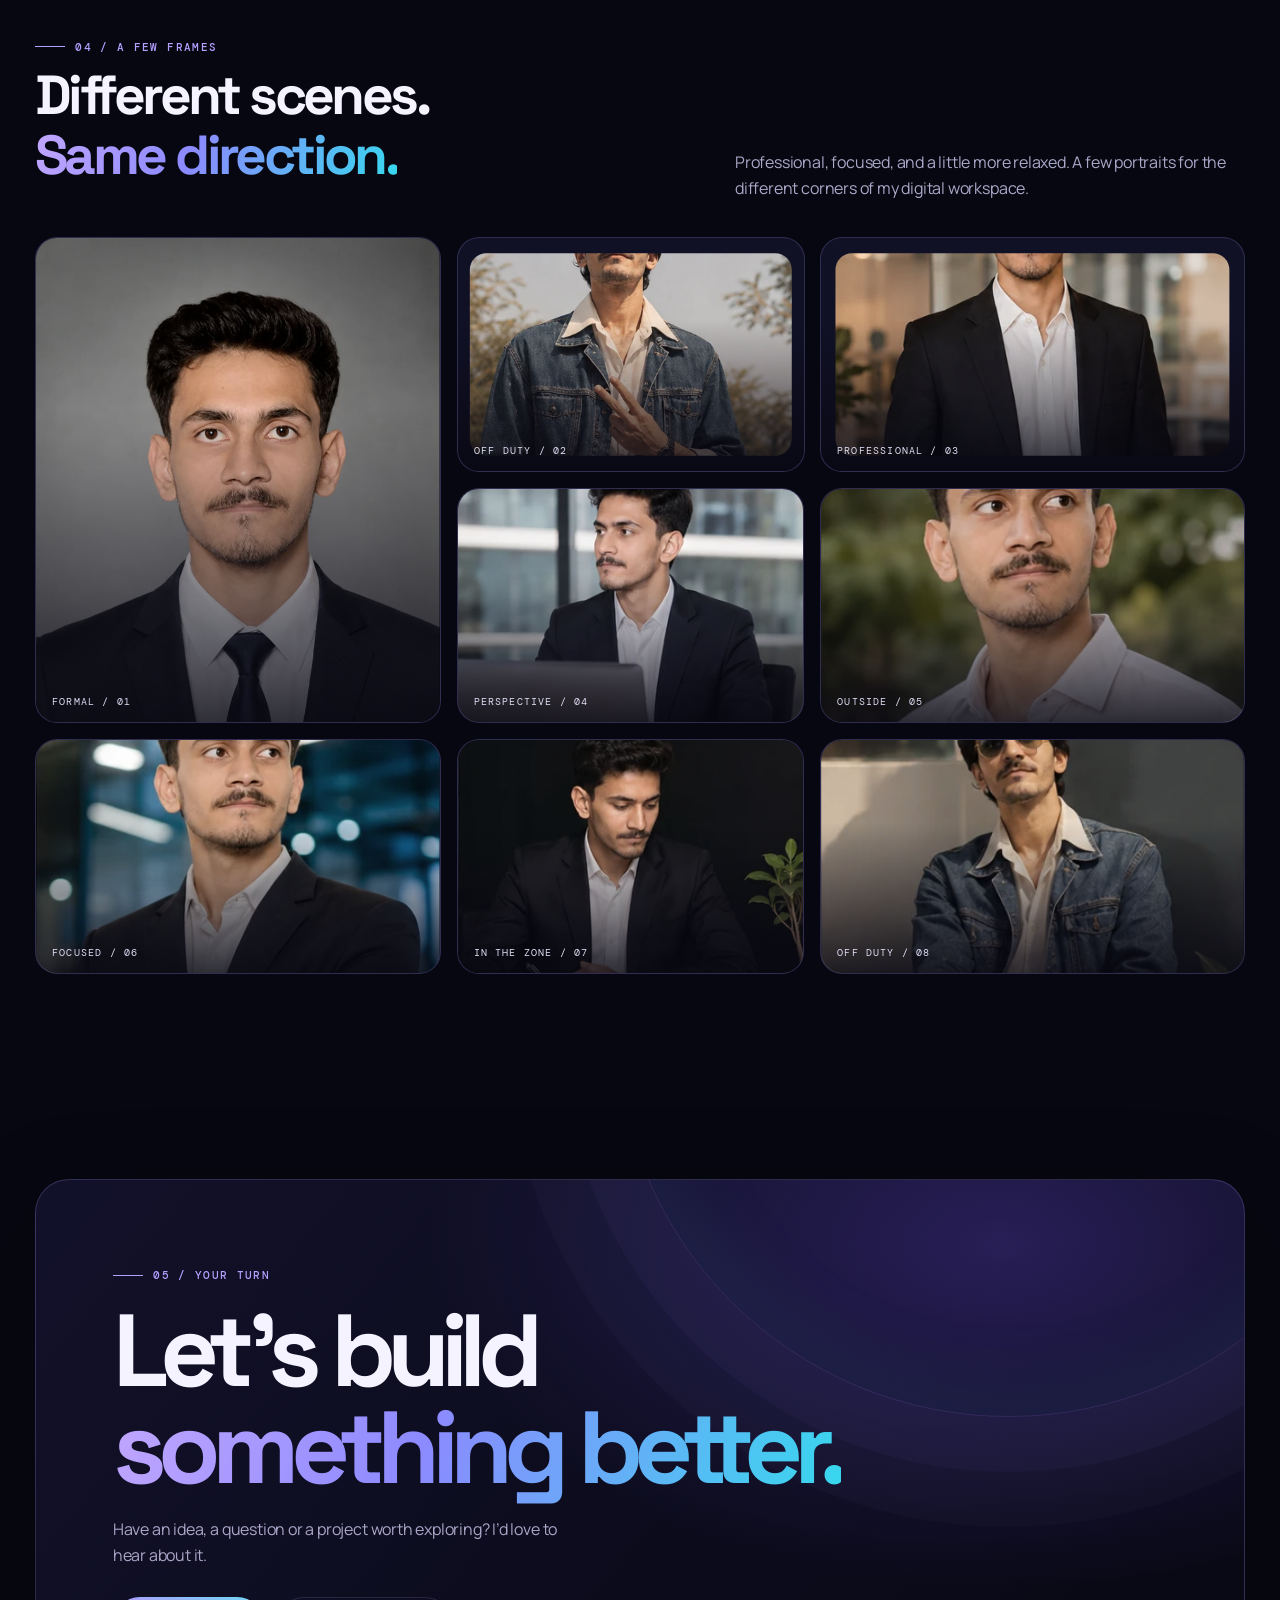
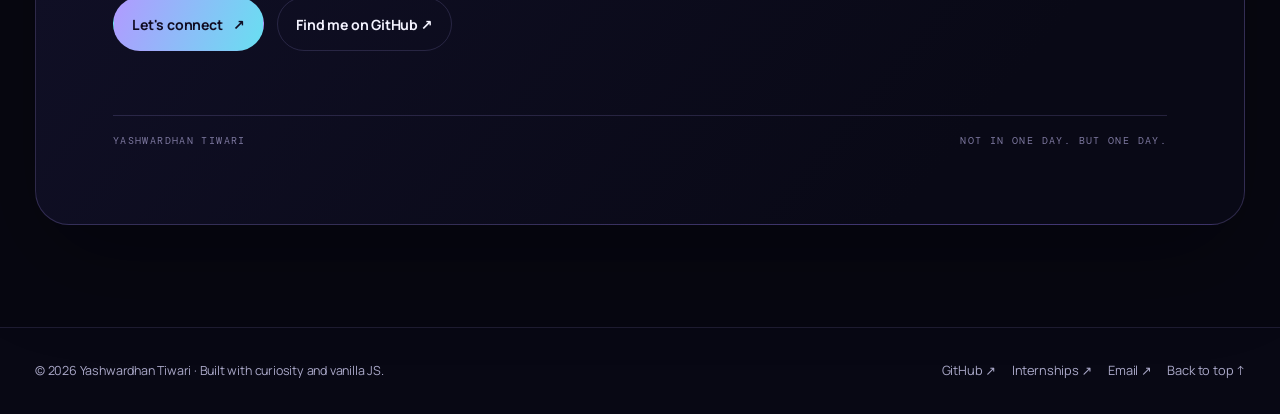
==== commit 7440a2d3: "Add files via upload" ====
--- a/index.html
+++ b/index.html
@@ -1,54 +1,1427 @@
+<!doctype html>
 <!DOCTYPE html>
-<html lang="en" data-theme="dark">
-<head>
-  <meta charset="UTF-8"><meta name="viewport" content="width=device-width, initial-scale=1.0">
-  <meta name="description" content="Yashwardhan Tiwari — first-year CSE student at South Asian University, learning by building with C, web technologies and Python.">
-  <meta name="theme-color" content="#080b0e"><title>Yashwardhan Tiwari — Developer Portfolio</title>
-  <link rel="stylesheet" href="./css/global.css"><link rel="stylesheet" href="./css/home.css"><link rel="stylesheet" href="./css/pages.css">
-</head>
-<body id="top" class="route-enter">
-  <div data-scroll-progress style="position:fixed;z-index:99;top:0;left:0;width:100%;height:2px;background:linear-gradient(90deg,var(--accent),var(--accent-2));transform:scaleX(0);transform-origin:left"></div>
-  <header class="site-header"><div class="container nav-wrap">
-    <a class="brand" href="index.html"><span class="brand-mark">YT.</span><span>Yashwardhan<small>DEVELOPER / STUDENT</small></span></a>
-    <nav class="nav-links" data-nav aria-label="Primary navigation"><a href="index.html">Home</a><a href="about.html">About</a><a href="projects.html">Projects</a><a href="skills.html">Skills & Lab</a><a href="experience.html">Journey</a><a href="blog.html">Dev Notes</a><a href="contact.html">Contact</a></nav>
-    <div class="nav-actions"><button class="icon-btn" data-theme-toggle type="button" aria-label="Switch theme">☼</button><a class="btn btn-small btn-primary" href="projects.html">Explore work <span>↗</span></a><button class="icon-btn menu-toggle" data-menu-toggle type="button" aria-label="Open menu" aria-expanded="false">☰</button></div>
-  </div><nav class="mobile-drawer" data-mobile-drawer data-nav aria-label="Mobile navigation"><a href="index.html">Home</a><a href="about.html">About</a><a href="projects.html">Projects</a><a href="skills.html">Skills & Lab</a><a href="experience.html">Journey</a><a href="blog.html">Dev Notes</a><a href="contact.html">Contact</a></nav></header>
-
-  <main>
-    <section class="hero"><div class="container hero-grid">
-      <div class="hero-copy">
-        <div class="eyebrow hero-kicker"><span class="tag-dot"></span> Available for learning, collaboration & building</div>
-        <h1 class="display hero-title"><span class="line">Not there <span class="gradient-text">yet.</span></span><span class="line">Getting there</span><span class="line">on purpose.</span></h1>
-        <div class="hero-subtitle"><span class="mono">// focused on </span><span data-typing>web development</span><span class="type-cursor"></span></div>
-        <p class="lead">I’m <strong>Yashwardhan Tiwari</strong>, a first-year B.Tech CSE student at South Asian University. I like turning concepts into small, useful things — one experiment, one bug fix and one better version at a time.</p>
-        <div class="hero-actions"><a class="btn btn-primary" href="projects.html">Explore my projects <span>↗</span></a><a class="btn btn-quiet" href="about.html">A little about me <span>↓</span></a></div>
-        <div class="hero-note"><span class="status-live">Learning mode: ON</span><span class="divider-v"></span><span>FET · Computer Science & Engineering</span></div>
-      </div>
-      <div class="hero-visual"><div class="portrait-glow"></div><div class="hero-index">PROFILE / 001 — SAU · CSE</div><div class="portrait-shell"><img src="./assets/images/yashwardhan-headshot.png" alt="Professional studio portrait of Yashwardhan Tiwari" fetchpriority="high"></div><div class="floating-chip chip-a"><strong>01</strong> &nbsp; slow, but determined</div><div class="floating-chip chip-b"><strong>BUILD</strong> · LEARN · REPEAT</div></div>
-    </div></section>
-
-    <section class="container" style="padding-bottom:2rem"><div class="card terminal-card reveal"><div><div class="terminal-dots"><i></i><i></i><i></i></div><div class="terminal-line"><b>yash@portfolio</b>:~$ whoami</div><div class="terminal-line">A student developer who believes progress is a direction, not a deadline<span class="accent">_</span></div></div><div class="terminal-aside">STATUS: <span class="accent">BUILDING</span><br>LOCATION: SAU / INDIA</div></div></section>
-
-    <section class="section"><div class="container">
-      <div class="section-head reveal"><div><div class="eyebrow">The current build</div><h2 class="heading-xl">A few things that<br><span class="gradient-text">make me, me.</span></h2></div><p>Curious by default. Practical by choice. I’m building my foundations across programming, the web and problem-solving.</p></div>
-      <div class="bento-grid">
-        <article class="card card-pad bento-card wide reveal" data-tilt><div class="bento-icon">{ }</div><div style="margin-top:3.5rem"><div class="eyebrow">01 / Current focus</div><h3 class="heading-lg">Learning by<br>making things work.</h3><p class="muted">From C fundamentals to browser interactions, I prefer understanding an idea by building a small experiment around it.</p><div class="pill-row"><span class="tag">C</span><span class="tag">HTML / CSS</span><span class="tag">JavaScript</span><span class="tag">Python · learning</span></div></div></article>
-        <article class="card card-pad bento-card reveal" data-tilt><div class="bento-icon">⌘</div><div><div class="eyebrow">02 / Approach</div><div class="bento-big">Iterate<span class="accent">.</span></div><p class="muted">Make it. Test it. Learn from it. Make it better.</p></div></article>
-        <article class="card card-pad bento-card reveal" data-tilt><div class="bento-icon">↗</div><div><div class="eyebrow">03 / Direction</div><div class="bento-big">Useful<span class="accent">.</span></div><p class="muted">I’m interested in practical ideas that solve everyday problems.</p></div></article>
-        <article class="card card-pad bento-card reveal" data-tilt><div class="bento-icon">⌘_</div><div><div class="eyebrow">04 / Toolkit</div><h3 class="heading-lg">Tools I work with</h3><p class="muted">Git, GitHub, VS Code, Windows and Ubuntu Linux.</p></div></article>
-        <article class="card card-pad bento-card reveal" data-tilt><div class="bento-icon">∑</div><div><div class="eyebrow">05 / Beyond code</div><h3 class="heading-lg">Logic & optimisation</h3><p class="muted">Exploring linear programming, optimisation and structured problem solving.</p></div></article>
-      </div>
-    </div></section>
-
-    <section class="section-sm"><div class="container"><div class="section-head reveal"><div><div class="eyebrow">Selected work</div><h2 class="heading-xl">Ideas becoming <span class="gradient-text">projects.</span></h2></div><a class="inline-link" href="projects.html">View all projects ↗</a></div>
-      <div class="project-preview">
-        <a class="card preview-card reveal" href="projects.html#campusparcel" data-tilt><span class="tag">WEB / CONCEPT</span><div><div class="preview-art"></div><h3 class="heading-lg">CampusParcel</h3><p class="muted">A secure, traceable parcel handover flow for campus life.</p><span class="inline-link">Explore case study ↗</span></div></a>
-        <a class="card preview-card reveal" href="skills.html#visualizer" data-tilt><span class="tag">C / LEARNING LAB</span><div><div class="preview-art"></div><h3 class="heading-lg">Bitwise & Sorting Lab</h3><p class="muted">Making low-level logic and algorithms easier to see.</p><span class="inline-link">Try the interactive lab ↗</span></div></a>
-      </div>
-    </div></section>
-
-    <section class="section"><div class="container"><div class="card card-pad reveal" style="display:flex;align-items:center;justify-content:space-between;gap:2rem;flex-wrap:wrap"><div><div class="eyebrow">A work in progress. Always.</div><h2 class="heading-lg" style="margin:.6rem 0">“Not in one day, but one day I will be there.”</h2><p class="muted" style="margin:0">Slow but determined.</p></div><a class="btn btn-primary" href="contact.html">Let’s connect <span>↗</span></a></div></div></section>
-  </main>
-  <footer class="site-footer"><div class="container footer-inner"><div class="footer-meta">© <span data-year></span> Yashwardhan Tiwari · Built with curiosity and vanilla JS.</div><div class="footer-links"><a href="https://github.com/Yashwardhan-Tiwari" target="_blank" rel="noopener">GitHub ↗</a><a href="mailto:yashwardhan1907@gmail.com">Email ↗</a><a href="#top">Back to top ↑</a></div></div></footer>
-  <script src="./js/data.js"></script><script src="./js/main.js"></script><script src="./js/interactions.js"></script>
-</body></html>
+<html lang="en"><head><meta charset="utf-8"/><meta content="width=device-width, initial-scale=1.0" name="viewport"/><meta content="The developer portfolio of Yashwardhan Tiwari — C, web development, creative projects, skills, notes and internship opportunities." name="description"/><meta content="#070711" name="theme-color"/><title>Yashwardhan Tiwari — Developer Portfolio</title><link href="https://fonts.googleapis.com" rel="preconnect"/><link crossorigin="" href="https://fonts.gstatic.com" rel="preconnect"/><link href="https://fonts.googleapis.com/css2?family=DM+Mono:wght@400;500&amp;family=Manrope:wght@400;500;600;700;800&amp;family=Space+Grotesk:wght@400;500;600;700&amp;display=swap" rel="stylesheet"/><style data-bundled-from="global.css">
+/* Yashwardhan Tiwari — shared design system */
+@import url('https://fonts.googleapis.com/css2?family=DM+Mono:wght@400;500&family=Manrope:wght@400;500;600;700;800&display=swap');
+
+:root {
+  color-scheme: dark;
+  --bg: #080b0e;
+  --bg-soft: #0d1217;
+  --panel: rgba(17, 25, 31, .78);
+  --panel-solid: #11191f;
+  --panel-2: #151f26;
+  --text: #edf7f5;
+  --muted: #91a5a5;
+  --muted-2: #637679;
+  --line: rgba(170, 220, 216, .13);
+  --accent: #55f2d0;
+  --accent-2: #7bff9d;
+  --accent-dim: rgba(85, 242, 208, .12);
+  --warn: #ffc879;
+  --danger: #ff7d86;
+  --shadow: 0 22px 70px rgba(0,0,0,.34);
+  --radius: 22px;
+  --radius-sm: 14px;
+  --max: 1160px;
+  --space: clamp(1rem, 2vw, 1.5rem);
+  --font: 'Manrope', Inter, ui-sans-serif, system-ui, -apple-system, BlinkMacSystemFont, 'Segoe UI', sans-serif;
+  --mono: 'DM Mono', 'SFMono-Regular', Consolas, monospace;
+}
+:root[data-theme="light"] {
+  color-scheme: light;
+  --bg: #f2f7f5;
+  --bg-soft: #eaf2ef;
+  --panel: rgba(255,255,255,.84);
+  --panel-solid: #ffffff;
+  --panel-2: #edf5f1;
+  --text: #11211f;
+  --muted: #55706a;
+  --muted-2: #718781;
+  --line: rgba(26, 72, 62, .14);
+  --accent: #007e6c;
+  --accent-2: #16a34a;
+  --accent-dim: rgba(0,126,108,.10);
+  --warn: #a55f08;
+  --danger: #c52b40;
+  --shadow: 0 22px 70px rgba(26, 58, 49, .12);
+}
+* { box-sizing: border-box; }
+html { scroll-behavior: smooth; scroll-padding-top: 100px; }
+body {
+  margin: 0; min-width: 320px; background: var(--bg); color: var(--text);
+  font-family: var(--font); line-height: 1.65; overflow-x: hidden;
+  transition: background .3s ease, color .3s ease;
+}
+body::before {
+  content: ''; position: fixed; inset: 0; z-index: -2; pointer-events: none;
+  background-image: linear-gradient(rgba(117, 171, 164, .035) 1px, transparent 1px), linear-gradient(90deg, rgba(117, 171, 164, .035) 1px, transparent 1px);
+  background-size: 46px 46px; mask-image: linear-gradient(to bottom, black, transparent 82%);
+}
+body::after {
+  content: ''; position: fixed; width: 620px; height: 620px; top: -330px; right: -190px; z-index: -1;
+  background: radial-gradient(circle, rgba(34, 205, 167, .12), transparent 68%); pointer-events: none;
+}
+a { color: inherit; text-decoration: none; }
+button, input, textarea, select { font: inherit; }
+button, a { -webkit-tap-highlight-color: transparent; }
+img { display: block; max-width: 100%; }
+::selection { color: #03100e; background: var(--accent); }
+.container { width: min(var(--max), calc(100% - 44px)); margin-inline: auto; }
+.section { padding: clamp(4rem, 8vw, 7rem) 0; }
+.section-sm { padding: 3rem 0; }
+.eyebrow { display: inline-flex; align-items: center; gap: .65rem; color: var(--accent); font: 500 .76rem var(--mono); letter-spacing: .12em; text-transform: uppercase; }
+.eyebrow::before { content: ''; width: 24px; height: 1px; background: currentColor; }
+.display { font-size: clamp(2.65rem, 6.3vw, 5.8rem); line-height: 1.02; letter-spacing: -.065em; font-weight: 800; margin: 1rem 0; }
+.heading-xl { font-size: clamp(2.15rem, 4.3vw, 4rem); line-height: 1.1; letter-spacing: -.05em; margin: .65rem 0 1rem; }
+.heading-lg { font-size: clamp(1.55rem, 2.4vw, 2.25rem); line-height: 1.2; letter-spacing: -.035em; }
+.lead { max-width: 680px; color: var(--muted); font-size: clamp(1rem, 1.5vw, 1.18rem); }
+.muted { color: var(--muted); }
+.mono { font-family: var(--mono); }
+.accent { color: var(--accent); }
+.gradient-text { color: transparent; background: linear-gradient(110deg, var(--accent), var(--accent-2)); background-clip: text; -webkit-background-clip: text; }
+.section-head { display: flex; align-items: end; justify-content: space-between; gap: 2rem; margin-bottom: 2.2rem; }
+.section-head p { max-width: 510px; margin: 0; color: var(--muted); }
+.tag { display: inline-flex; align-items: center; gap: .45rem; border: 1px solid var(--line); background: var(--accent-dim); color: var(--accent); border-radius: 999px; padding: .35rem .7rem; font: .72rem var(--mono); white-space: nowrap; }
+.tag-dot { width: 6px; height: 6px; border-radius: 50%; background: var(--accent); box-shadow: 0 0 12px var(--accent); }
+.card { position: relative; border: 1px solid var(--line); background: var(--panel); backdrop-filter: blur(16px); border-radius: var(--radius); box-shadow: var(--shadow); }
+.card-pad { padding: clamp(1.2rem, 2.5vw, 2rem); }
+.grid { display: grid; gap: 1.2rem; }
+.grid-2 { grid-template-columns: repeat(2, minmax(0, 1fr)); }
+.grid-3 { grid-template-columns: repeat(3, minmax(0, 1fr)); }
+.grid-4 { grid-template-columns: repeat(4, minmax(0, 1fr)); }
+.btn {
+  display: inline-flex; align-items: center; justify-content: center; gap: .65rem; cursor: pointer;
+  border: 1px solid var(--line); border-radius: 999px; padding: .88rem 1.15rem; color: var(--text);
+  background: var(--panel-2); font-weight: 700; font-size: .88rem; transition: transform .22s, border-color .22s, background .22s, box-shadow .22s;
+}
+.btn:hover { transform: translateY(-3px); border-color: var(--accent); box-shadow: 0 10px 30px var(--accent-dim); }
+.btn-primary { color: #04110f; border-color: transparent; background: linear-gradient(110deg, var(--accent), var(--accent-2)); }
+.btn-primary:hover { color: #04110f; box-shadow: 0 12px 35px rgba(85,242,208,.2); }
+.btn-quiet { background: transparent; }
+.btn-small { padding: .62rem .9rem; font-size: .78rem; }
+.icon-btn { display: inline-grid; place-items: center; width: 42px; height: 42px; border: 1px solid var(--line); border-radius: 50%; background: var(--panel); color: var(--text); cursor: pointer; transition: .2s; }
+.icon-btn:hover { color: var(--accent); border-color: var(--accent); transform: translateY(-2px); }
+.inline-link { color: var(--accent); font-weight: 700; border-bottom: 1px solid transparent; }
+.inline-link:hover { border-color: currentColor; }
+.pill-row { display: flex; flex-wrap: wrap; gap: .55rem; }
+
+/* Header and responsive navigation */
+.site-header { position: sticky; top: 0; z-index: 50; padding: 12px 0; background: color-mix(in srgb, var(--bg) 80%, transparent); backdrop-filter: blur(18px); border-bottom: 1px solid transparent; transition: border-color .25s; }
+.site-header.scrolled { border-color: var(--line); }
+.nav-wrap { display: flex; align-items: center; justify-content: space-between; gap: 1.25rem; }
+.brand { display: flex; align-items: center; gap: .7rem; font-weight: 800; letter-spacing: -.04em; }
+.brand-mark { display: grid; place-items: center; width: 38px; height: 38px; border: 1px solid var(--accent); color: var(--accent); border-radius: 12px; background: var(--accent-dim); font: 500 .9rem var(--mono); box-shadow: 0 0 22px var(--accent-dim); }
+.brand small { display: block; font: .62rem var(--mono); color: var(--muted); letter-spacing: .08em; margin-top: -3px; }
+.nav-links { display: flex; align-items: center; gap: .2rem; }
+.nav-links a { padding: .62rem .78rem; color: var(--muted); font-size: .79rem; font-weight: 700; border-radius: 999px; transition: .2s; }
+.nav-links a:hover, .nav-links a.active { color: var(--text); background: var(--accent-dim); }
+.nav-actions { display: flex; gap: .55rem; align-items: center; }
+.menu-toggle { display: none; }
+.mobile-drawer { display: none; }
+
+/* Footer */
+.site-footer { border-top: 1px solid var(--line); padding: 2rem 0; background: var(--bg-soft); }
+.footer-inner { display: flex; align-items: center; justify-content: space-between; gap: 1rem; flex-wrap: wrap; }
+.footer-meta { color: var(--muted); font-size: .78rem; }
+.footer-links { display: flex; align-items: center; gap: 1rem; color: var(--muted); font-size: .8rem; }
+.footer-links a:hover { color: var(--accent); }
+
+/* Reveal and transitions */
+.reveal { opacity: 1; transform: none; transition: opacity .7s ease, transform .7s cubic-bezier(.2,.7,.2,1); }
+html.js-enabled .reveal:not(.visible) { opacity: 0; transform: translateY(22px); }
+html.js-enabled .reveal.visible { opacity: 1; transform: translateY(0); }
+.route-enter { animation: routeEnter .42s ease both; }
+.route-out { opacity: .35; transform: translateY(6px); transition: opacity .16s, transform .16s; }
+@keyframes routeEnter { from { opacity: 0; transform: translateY(8px); } to { opacity: 1; transform: translateY(0); } }
+@keyframes pulse { 50% { opacity: .35; transform: scale(.85); } }
+@keyframes float { 0%,100% { transform: translateY(0); } 50% { transform: translateY(-9px); } }
+@keyframes blink { 50% { opacity: 0; } }
+
+/* Shared utilities */
+.divider { height: 1px; background: var(--line); margin: 1.5rem 0; }
+.stat-number { font-size: clamp(1.7rem, 3vw, 2.5rem); font-weight: 800; letter-spacing: -.06em; }
+.stat-label { font: .7rem var(--mono); color: var(--muted); text-transform: uppercase; letter-spacing: .08em; }
+.status-live { display: inline-flex; align-items: center; gap: .5rem; color: var(--muted); font: .72rem var(--mono); }
+.status-live::before { content: ''; width: 7px; height: 7px; border-radius: 50%; background: var(--accent-2); box-shadow: 0 0 12px var(--accent-2); animation: pulse 1.8s infinite; }
+.code-box { border: 1px solid var(--line); background: #07100f; color: #b7d8d2; border-radius: 16px; padding: 1rem 1.2rem; font: .77rem/1.8 var(--mono); overflow: auto; }
+:root[data-theme="light"] .code-box { background: #10201e; color: #c8e9e1; }
+.code-green { color: #78f1b4; }
+.code-blue { color: #80d9f7; }
+.code-orange { color: #ffc879; }
+.empty-state { padding: 2rem; text-align: center; color: var(--muted); border: 1px dashed var(--line); border-radius: var(--radius); }
+
+@media (max-width: 900px) {
+  .nav-links { display: none; }
+  .menu-toggle { display: inline-grid; }
+  .mobile-drawer { display: block; position: fixed; inset: 72px 16px auto; z-index: 60; padding: .8rem; background: var(--panel-solid); border: 1px solid var(--line); border-radius: 18px; box-shadow: var(--shadow); opacity: 0; visibility: hidden; transform: translateY(-8px); transition: .2s; }
+  .mobile-drawer.open { opacity: 1; visibility: visible; transform: translateY(0); }
+  .mobile-drawer a { display: flex; padding: .85rem 1rem; border-radius: 12px; color: var(--muted); font-weight: 700; }
+  .mobile-drawer a.active, .mobile-drawer a:hover { background: var(--accent-dim); color: var(--text); }
+  .grid-4 { grid-template-columns: repeat(2, minmax(0, 1fr)); }
+}
+@media (max-width: 680px) {
+  .container { width: min(100% - 30px, var(--max)); }
+  .section { padding: 3.5rem 0; }
+  .section-head { display: block; }
+  .section-head p { margin-top: .7rem; }
+  .grid-2, .grid-3, .grid-4 { grid-template-columns: 1fr; }
+  .hide-mobile { display: none !important; }
+  .nav-actions .btn { display: none; }
+  .footer-inner { align-items: flex-start; flex-direction: column; }
+  .footer-links { flex-wrap: wrap; }
+}
+@media (prefers-reduced-motion: reduce) {
+  *, *::before, *::after { scroll-behavior: auto !important; animation-duration: .01ms !important; animation-iteration-count: 1 !important; transition-duration: .01ms !important; }
+  .reveal { opacity: 1; transform: none; }
+}
+
+</style><style data-bundled-from="home.css">
+/* Home page layouts */
+.hero { min-height: min(790px, calc(100svh - 68px)); display: grid; align-items: center; padding: clamp(3.5rem, 7vw, 6.5rem) 0 4rem; }
+.hero-grid { display: grid; grid-template-columns: minmax(0, 1.25fr) minmax(300px, .75fr); gap: clamp(2rem, 5vw, 5rem); align-items: center; }
+.hero-copy { position: relative; z-index: 2; }
+.hero-kicker { margin-bottom: 1.4rem; }
+.hero-title { max-width: 800px; }
+.hero-title .line { display: block; }
+.hero-subtitle { font: clamp(.95rem, 1.6vw, 1.25rem) var(--mono); color: var(--accent); min-height: 2rem; }
+.type-cursor { display: inline-block; width: 8px; height: 1em; background: var(--accent); vertical-align: -.14em; margin-left: 3px; animation: blink .9s steps(2) infinite; }
+.hero-actions { display: flex; flex-wrap: wrap; gap: .75rem; margin: 2rem 0 1.6rem; }
+.hero-note { display: flex; gap: 1rem; align-items: center; color: var(--muted); font-size: .8rem; }
+.hero-note .divider-v { width: 1px; height: 16px; background: var(--line); }
+.hero-visual { position: relative; min-height: 470px; display: grid; place-items: center; }
+.portrait-shell { width: min(100%, 365px); aspect-ratio: .78; position: relative; border-radius: 46% 46% 28px 28px; overflow: hidden; border: 1px solid rgba(85,242,208,.32); background: linear-gradient(145deg, #182d2b, #11191f 72%); box-shadow: 0 20px 90px rgba(0,0,0,.38), 0 0 65px rgba(85,242,208,.1); }
+.portrait-shell::before { content: ''; position: absolute; inset: 14px; border: 1px solid rgba(85,242,208,.26); border-radius: inherit; z-index: 2; pointer-events: none; }
+.portrait-shell img { width: 100%; height: 100%; object-fit: cover; object-position: center 24%; filter: saturate(.9); }
+.portrait-glow { position: absolute; width: 390px; height: 390px; border-radius: 50%; background: radial-gradient(circle, rgba(85,242,208,.22), transparent 68%); z-index: -1; }
+.floating-chip { position: absolute; padding: .7rem .9rem; border: 1px solid var(--line); border-radius: 14px; background: var(--panel-solid); box-shadow: var(--shadow); font: .72rem var(--mono); color: var(--muted); animation: float 5s ease-in-out infinite; }
+.floating-chip strong { color: var(--accent); font-weight: 500; }
+.chip-a { top: 17%; left: -7%; }.chip-b { bottom: 19%; right: -8%; animation-delay: -2s; }
+.hero-index { position: absolute; right: 0; top: 6%; color: var(--muted-2); font: .7rem var(--mono); writing-mode: vertical-rl; }
+.terminal-card { display: grid; grid-template-columns: 1fr auto; gap: 1rem; align-items: center; margin-top: 2.8rem; padding: 1.15rem 1.35rem; }
+.terminal-dots { display: flex; gap: 5px; margin-bottom: .7rem; }.terminal-dots i { width: 7px; height: 7px; border-radius: 50%; background: #ff6e66; }.terminal-dots i:nth-child(2){background:#ffc36a}.terminal-dots i:nth-child(3){background:#69d89d}
+.terminal-line { font: .78rem/1.7 var(--mono); color: var(--muted); }.terminal-line b { color: var(--accent); font-weight: 500; }
+.terminal-aside { color: var(--muted); font: .7rem var(--mono); text-align: right; }
+.bento-grid { display: grid; grid-template-columns: 1.2fr .8fr .8fr; gap: 1rem; }
+.bento-card { min-height: 210px; overflow: hidden; transition: transform .3s, border-color .3s; }
+.bento-card:hover { transform: translateY(-5px); border-color: rgba(85,242,208,.35); }
+.bento-card.wide { grid-row: span 2; min-height: 430px; }
+.bento-icon { display: grid; place-items: center; width: 42px; height: 42px; border: 1px solid var(--line); background: var(--accent-dim); color: var(--accent); border-radius: 13px; font: 1rem var(--mono); }
+.bento-big { font-size: clamp(2rem, 4vw, 3rem); font-weight: 800; letter-spacing: -.07em; line-height: 1; }
+.project-preview { display: grid; grid-template-columns: repeat(2, minmax(0,1fr)); gap: 1rem; }
+.preview-card { min-height: 245px; padding: 1.4rem; display: flex; flex-direction: column; justify-content: space-between; overflow: hidden; }
+.preview-art { position: absolute; inset: auto -20px -48px auto; width: 170px; height: 170px; border: 1px solid var(--line); border-radius: 45%; transform: rotate(28deg); opacity: .55; }
+.preview-art::before, .preview-art::after { content: ''; position: absolute; inset: 20px; border: 1px solid var(--accent); border-radius: 40%; }.preview-art::after { inset: 42px; border-color: var(--accent-2); }
+@media(max-width: 900px){ .hero-grid{grid-template-columns:1fr .75fr}.hero-visual{min-height:380px}.bento-grid{grid-template-columns:1fr 1fr}.bento-card.wide{grid-row:auto;min-height:260px} }
+@media(max-width: 680px){ .hero{min-height:auto;padding-top:3rem}.hero-grid{grid-template-columns:1fr}.hero-visual{min-height:410px;grid-row:1}.portrait-shell{width:260px}.chip-a{left:0}.chip-b{right:0}.hero-copy{grid-row:2}.terminal-card{grid-template-columns:1fr}.terminal-aside{text-align:left}.bento-grid,.project-preview{grid-template-columns:1fr}.bento-card.wide{min-height:260px} }
+
+</style><style data-bundled-from="pages.css">
+/* Inner page components */
+.page-hero { padding: clamp(3rem, 6vw, 5.5rem) 0 2.5rem; }
+.page-hero .lead { max-width: 720px; }
+.page-grid { display: grid; grid-template-columns: minmax(0, 1fr) 320px; gap: 1.2rem; align-items: start; }
+.profile-card { position: sticky; top: 105px; overflow: hidden; }
+.profile-card img { width: 100%; aspect-ratio: 4/4.5; object-fit: cover; object-position: center 20%; }
+.profile-card .profile-caption { padding: 1.2rem; }
+.project-toolbar { display: flex; align-items: center; justify-content: space-between; gap: 1rem; flex-wrap: wrap; margin-bottom: 1.5rem; }
+.filter-row { display: flex; flex-wrap: wrap; gap: .5rem; }
+.filter-btn { border: 1px solid var(--line); color: var(--muted); background: transparent; border-radius: 999px; padding: .6rem .9rem; cursor: pointer; font: .76rem var(--mono); transition: .2s; }
+.filter-btn:hover, .filter-btn.active { color: var(--text); border-color: var(--accent); background: var(--accent-dim); }
+.project-card { min-height: 330px; display: flex; flex-direction: column; padding: 1.35rem; overflow: hidden; cursor: pointer; transition: transform .25s, border-color .25s; }
+.project-card:hover { border-color: rgba(85,242,208,.4); }
+.project-card-top { display: flex; align-items: center; justify-content: space-between; gap: 1rem; }
+.project-symbol { display: grid; place-items: center; width: 52px; height: 52px; border-radius: 16px; background: var(--accent-dim); color: var(--accent); font: 1.1rem var(--mono); border: 1px solid var(--line); }
+.project-card h3 { font-size: 1.4rem; letter-spacing: -.04em; margin: 1.2rem 0 .45rem; }
+.project-card p { color: var(--muted); font-size: .88rem; margin: 0 0 1.3rem; }
+.project-card-bottom { display: flex; justify-content: space-between; align-items: center; gap: .7rem; margin-top: auto; padding-top: 1rem; border-top: 1px solid var(--line); }
+.project-arrow { color: var(--accent); font-size: 1.2rem; }
+.modal-backdrop { position: fixed; inset: 0; z-index: 100; display: grid; place-items: center; padding: 1rem; background: rgba(2,7,8,.72); backdrop-filter: blur(10px); opacity: 0; visibility: hidden; transition: .2s; }
+.modal-backdrop.open { opacity: 1; visibility: visible; }
+.modal { width: min(720px, 100%); max-height: min(86vh, 820px); overflow: auto; border: 1px solid var(--line); border-radius: 24px; background: var(--panel-solid); box-shadow: 0 30px 100px rgba(0,0,0,.5); transform: translateY(12px) scale(.98); transition: .25s; }
+.modal-backdrop.open .modal { transform: translateY(0) scale(1); }
+.modal-head { display: flex; justify-content: space-between; align-items: flex-start; gap: 1rem; padding: 1.5rem; border-bottom: 1px solid var(--line); }
+.modal-body { padding: 1.5rem; }.modal-body h4{margin:1.5rem 0 .5rem}.modal-body h4:first-child{margin-top:0}.modal-body p,.modal-body li{color:var(--muted);font-size:.9rem}.modal-body ul{padding-left:1.2rem}.modal-actions{display:flex;flex-wrap:wrap;gap:.6rem;margin-top:1.4rem}
+.skill-group { margin-bottom: 2.3rem; }.skill-row { display: grid; grid-template-columns: 155px 1fr 115px; align-items: center; gap: 1rem; padding: .9rem 0; border-bottom: 1px solid var(--line); }
+.skill-name { font-weight: 700; font-size: .88rem; }.skill-level { font: .7rem var(--mono); color: var(--muted); text-align: right; }
+.skill-track { height: 7px; overflow: hidden; border-radius: 99px; background: var(--panel-2); }.skill-fill { display: block; height: 100%; width: var(--level); border-radius: inherit; background: linear-gradient(90deg, var(--accent), var(--accent-2)); box-shadow: 0 0 16px var(--accent-dim); transform-origin: left; animation: fillIn 1.2s cubic-bezier(.2,.7,.2,1) both; }
+@keyframes fillIn { from { transform: scaleX(0); } to { transform: scaleX(1); } }
+.skill-filter { display:flex;gap:.5rem;flex-wrap:wrap;margin-bottom:1.2rem; }
+.timeline { position: relative; padding-left: 1.5rem; }.timeline::before { content:''; position:absolute; left:5px; top:8px; bottom:8px; width:1px; background:var(--line); }
+.timeline-item { position:relative; padding:0 0 2rem 1.4rem; }.timeline-item::before { content:''; position:absolute; left:-1.5rem; top:7px; width:10px;height:10px;border:2px solid var(--accent);border-radius:50%;background:var(--bg);box-shadow:0 0 14px var(--accent-dim); }
+.timeline-date { color:var(--accent);font: .72rem var(--mono); }.timeline-item h3{margin:.25rem 0;font-size:1.05rem}.timeline-item p{margin:.2rem 0;color:var(--muted);font-size:.88rem}
+.quote-card { border-left: 2px solid var(--accent); background: var(--accent-dim); padding: 1.5rem; border-radius: 0 18px 18px 0; font-size: clamp(1.1rem, 2vw, 1.45rem); letter-spacing: -.03em; }
+.fact-card { min-height: 150px; }.fact-card strong { display:block; font-size:1.6rem; letter-spacing:-.06em; }.fact-card span{color:var(--muted);font-size:.8rem}
+.lab-panel { padding:1.3rem; }.lab-display { font: 1.8rem var(--mono); color:var(--accent); letter-spacing:.06em; padding:1rem; border-radius:14px;background:#07100f;text-align:center;margin:1rem 0; overflow-wrap:anywhere; }
+.form-grid { display:grid;grid-template-columns:1fr 1fr;gap:1rem }.field { display:flex;flex-direction:column;gap:.4rem }.field.full{grid-column:1/-1}.field label{font-size:.8rem;font-weight:700}.field input,.field textarea,.field select{width:100%;border:1px solid var(--line);background:var(--bg-soft);color:var(--text);border-radius:12px;padding:.85rem 1rem;outline:none;transition:.2s}.field input:focus,.field textarea:focus,.field select:focus{border-color:var(--accent);box-shadow:0 0 0 3px var(--accent-dim)}.field textarea{min-height:145px;resize:vertical}.field-error{min-height:1rem;color:var(--danger);font: .7rem var(--mono)}.field.invalid input,.field.invalid textarea{border-color:var(--danger)}
+.form-notice { padding:.9rem 1rem;border-radius:12px;font-size:.82rem;display:none }.form-notice.show{display:block}.form-notice.success{background:rgba(40,190,130,.12);color:var(--accent-2);border:1px solid rgba(40,190,130,.25)}.form-notice.info{background:var(--accent-dim);color:var(--accent);border:1px solid var(--line)}
+.copy-row { display:flex;align-items:center;justify-content:space-between;gap:1rem;padding:.9rem 0;border-bottom:1px solid var(--line) }.copy-row:last-child{border-bottom:0}.copy-label{font: .7rem var(--mono);color:var(--muted)}.copy-value{font-size:.88rem;font-weight:700;overflow-wrap:anywhere}
+.faq-item { border-bottom:1px solid var(--line); }.faq-question{display:flex;justify-content:space-between;gap:1rem;width:100%;padding:1rem 0;text-align:left;border:0;background:none;color:var(--text);cursor:pointer;font-weight:700}.faq-answer{display:grid;grid-template-rows:0fr;transition:grid-template-rows .25s}.faq-answer>div{overflow:hidden;color:var(--muted);font-size:.86rem}.faq-item.open .faq-answer{grid-template-rows:1fr}.faq-answer p{margin:0;padding:0 0 1rem}
+.article-card { padding:1.3rem;cursor:pointer;transition:.25s }.article-card:hover{transform:translateY(-4px);border-color:var(--accent)}.article-meta{display:flex;gap:.7rem;color:var(--muted);font: .7rem var(--mono)}.article-drawer{position:fixed;inset:0 0 0 auto;z-index:110;width:min(620px,100%);background:var(--panel-solid);border-left:1px solid var(--line);box-shadow:var(--shadow);padding:2rem;overflow:auto;transform:translateX(102%);transition:transform .3s}.article-drawer.open{transform:translateX(0)}.drawer-close{position:sticky;top:0;margin-left:auto;display:grid}
+.sort-bars { min-height:170px;display:flex;align-items:flex-end;justify-content:center;gap:5px;padding:1rem;background:#07100f;border-radius:14px;overflow:hidden }.sort-bar{flex:1;max-width:34px;min-width:5px;border-radius:5px 5px 0 0;background:linear-gradient(180deg,#55f2d0,#1b8c77);transition:height .18s,background .18s}.sort-bar.active{background:linear-gradient(180deg,#ffc879,#e8843c)}.sort-bar.done{background:linear-gradient(180deg,#7bff9d,#1caa65)}
+@media(max-width:900px){.page-grid{grid-template-columns:1fr}.profile-card{position:relative;top:auto;max-width:390px}.grid-3{grid-template-columns:repeat(2,minmax(0,1fr))}}
+@media(max-width:680px){.grid-3{grid-template-columns:1fr}.skill-row{grid-template-columns:105px 1fr}.skill-level{grid-column:2;text-align:left}.form-grid{grid-template-columns:1fr}.field.full{grid-column:auto}.copy-row{align-items:flex-start;flex-direction:column}.article-drawer{padding:1.2rem}}
+
+</style><style data-bundled-from="cinematic.css">
+/* Cinematic direction inspired by the supplied reference video.
+   The site remains a lightweight, multi-page HTML/CSS/JS portfolio. */
+:root {
+  --bg: #070711;
+  --bg-soft: #0b0b18;
+  --panel: rgba(19, 19, 38, .76);
+  --panel-solid: #111124;
+  --panel-2: #17172d;
+  --text: #f4f3ff;
+  --muted: #aaa8c8;
+  --muted-2: #777593;
+  --line: rgba(179, 170, 255, .16);
+  --accent: #a78bfa;
+  --accent-2: #22d3ee;
+  --accent-dim: rgba(167, 139, 250, .14);
+  --shadow: 0 26px 80px rgba(0, 0, 0, .38);
+  --radius: 26px;
+  --font: 'Manrope', Inter, ui-sans-serif, system-ui, sans-serif;
+  --mono: 'DM Mono', Consolas, monospace;
+}
+:root[data-theme="light"] {
+  --bg: #f4f2ff;
+  --bg-soft: #ebe9f8;
+  --panel: rgba(255,255,255,.82);
+  --panel-solid: #fff;
+  --panel-2: #edebfb;
+  --text: #15132a;
+  --muted: #625f7d;
+  --muted-2: #85819f;
+  --line: rgba(73, 57, 145, .16);
+  --accent: #6945d8;
+  --accent-2: #078ca9;
+  --accent-dim: rgba(105,69,216,.1);
+  --shadow: 0 24px 70px rgba(48, 37, 91, .12);
+}
+html { scroll-padding-top: 94px; }
+body { background: var(--bg); letter-spacing: -.012em; }
+body::before { background-image: linear-gradient(rgba(151,139,255,.045) 1px, transparent 1px), linear-gradient(90deg, rgba(151,139,255,.045) 1px, transparent 1px); background-size: 62px 62px; mask-image: linear-gradient(to bottom, black, transparent 90%); }
+body::after { width: 760px; height: 760px; top: -420px; right: -250px; background: radial-gradient(circle, rgba(125,88,255,.18), transparent 67%); }
+::selection { background: #9c7cff; color: #090815; }
+.container { --max: 1210px; }
+.heading-xl, .heading-lg, .display, h1, h2, h3 { font-family: 'Space Grotesk', var(--font); }
+.heading-xl { letter-spacing: -.065em; }
+.gradient-text { background-image: linear-gradient(110deg, #c2a7ff 0%, #8c8aff 43%, #36d9ed 100%); }
+.eyebrow { color: #b4a0ff; font-size: .7rem; }
+.eyebrow::before { width: 30px; }
+.tag { color: #c9baff; border-color: rgba(174,151,255,.26); background: rgba(127,95,255,.12); }
+:root[data-theme="light"] .tag { color: #5a42b1; }
+.btn-primary { color: #100c22; background: linear-gradient(112deg, #b19aff, #68dff1); }
+.btn-primary:hover { color: #100c22; box-shadow: 0 14px 38px rgba(151,123,255,.24); }
+.site-header { padding: 14px 0; background: rgba(7,7,17,.68); border-bottom-color: rgba(177,160,255,.1); backdrop-filter: blur(24px) saturate(150%); }
+:root[data-theme="light"] .site-header { background: rgba(244,242,255,.78); }
+.site-header.scrolled { border-color: rgba(177,160,255,.2); box-shadow: 0 12px 38px rgba(0,0,0,.12); }
+.brand-mark { border-radius: 13px; border-color: rgba(182,157,255,.65); color: #d6caff; background: linear-gradient(145deg, rgba(148,109,255,.22), rgba(34,211,238,.1)); box-shadow: 0 0 28px rgba(147,105,255,.2); }
+.brand-mark span { color: #5ee4f1; }
+.nav-links a { font-size: .75rem; }
+.nav-links a.active, .nav-links a:hover { background: rgba(153,125,255,.15); color: var(--text); }
+.icon-btn { border-color: rgba(177,160,255,.2); }
+.card { border-color: rgba(177,160,255,.16); background: linear-gradient(145deg, rgba(24,23,48,.82), rgba(12,12,26,.82)); box-shadow: 0 24px 75px rgba(0,0,0,.18); }
+:root[data-theme="light"] .card { background: rgba(255,255,255,.82); }
+.reveal { transform: translateY(28px) scale(.99); }
+.reveal.visible { transform: translateY(0) scale(1); }
+.site-footer { background: #080814; border-top-color: rgba(177,160,255,.13); }
+:root[data-theme="light"] .site-footer { background: #e9e6f8; }
+
+/* Floating ambient light and atmospheric texture */
+.ambient { position: fixed; width: 34rem; height: 34rem; border-radius: 50%; filter: blur(95px); opacity: .13; z-index: -1; pointer-events: none; animation: drift 18s ease-in-out infinite alternate; }
+.ambient-one { background: #7348ff; top: 18vh; left: -22rem; }
+.ambient-two { background: #087fbd; top: 115vh; right: -22rem; animation-delay: -7s; }
+.ambient-three { background: #bd56d8; top: 240vh; left: 22%; animation-delay: -11s; opacity: .08; }
+.film-grain { position: fixed; inset: 0; z-index: 90; opacity: .025; pointer-events: none; background-image: url("data:image/svg+xml,%3Csvg viewBox='0 0 180 180' xmlns='http://www.w3.org/2000/svg'%3E%3Cfilter id='n'%3E%3CfeTurbulence type='fractalNoise' baseFrequency='.8' numOctaves='4' stitchTiles='stitch'/%3E%3C/filter%3E%3Crect width='100%25' height='100%25' filter='url(%23n)' opacity='.55'/%3E%3C/svg%3E"); }
+.scroll-progress { position: fixed; z-index: 100; top: 0; left: 0; width: 100%; height: 2px; background: linear-gradient(90deg,#a78bfa,#22d3ee); transform: scaleX(0); transform-origin: left; }
+@keyframes drift { from { transform: translate3d(0,0,0) scale(1); } to { transform: translate3d(5rem,-3rem,0) scale(1.16); } }
+
+/* Cinematic homepage */
+.cinema-hero { min-height: min(900px, calc(100svh - 66px)); position: relative; display: flex; align-items: center; overflow: hidden; padding: 5.8rem 0 6.2rem; isolation: isolate; }
+.hero-gridlines { position: absolute; inset: 0; z-index: -2; opacity: .35; background: radial-gradient(ellipse at 75% 42%, rgba(100,75,220,.22), transparent 45%), linear-gradient(120deg, transparent 20%, rgba(51,220,235,.035) 50%, transparent 75%); }
+.cinema-hero::before { content: ''; position: absolute; z-index: -1; width: 60vw; height: 60vw; max-width: 820px; max-height: 820px; border-radius: 50%; top: 50%; right: -5%; transform: translateY(-50%); border: 1px solid rgba(172,151,255,.1); box-shadow: 0 0 0 65px rgba(166,139,250,.025), 0 0 0 130px rgba(166,139,250,.018); }
+.cinema-hero-inner { display: grid; grid-template-columns: minmax(0,1.15fr) minmax(320px,.85fr); align-items: center; gap: clamp(2.2rem,6vw,6rem); }
+.cinema-copy { position: relative; z-index: 2; padding: 1.2rem 0; }
+.hero-kicker { margin-bottom: 2.1rem; }
+.eyebrow-sep { color: var(--muted-2); }
+.hero-overline { color: #8582a8; font: .68rem var(--mono); letter-spacing: .15em; margin-bottom: .9rem; }
+.cinema-title { font-size: clamp(3.3rem, 7.4vw, 6.9rem); line-height: .94; letter-spacing: -.085em; font-weight: 700; margin: 0 0 1.5rem; max-width: 820px; }
+.cinema-title .gradient-text { display: inline-block; padding-bottom: .12em; }
+.cinema-lead { max-width: 580px; font-size: clamp(1rem,1.5vw,1.16rem); color: var(--muted); line-height: 1.8; }
+.cinema-lead strong { color: var(--text); }
+.hero-subtitle { display: flex; align-items: center; flex-wrap: wrap; gap: .45rem; margin-top: 1.2rem; color: #b8b3d6; font: .83rem var(--mono); }
+.hero-subtitle .mono { color: #716e93; }
+.type-cursor { width: 8px; height: 1.1em; background: #a78bfa; animation: blink .8s steps(2,start) infinite; }
+.hero-actions { display: flex; flex-wrap: wrap; gap: .8rem; margin-top: 1.8rem; }
+.hero-footnote { display: flex; flex-wrap: wrap; gap: 1rem; align-items: center; margin-top: 2.6rem; color: #777593; font: .64rem var(--mono); letter-spacing: .08em; }
+.hero-footnote .status-live { color: #a5a1c7; font-size: .64rem; }
+.cinema-portrait-wrap { height: min(640px, 68vw); min-height: 440px; position: relative; display: grid; place-items: center; }
+.cinema-portrait { position: relative; width: min(74%, 390px); height: 82%; z-index: 2; border-radius: 48% 48% 27px 27px; overflow: hidden; border: 1px solid rgba(191,170,255,.46); box-shadow: 0 0 0 12px rgba(157,126,255,.045), 0 0 100px rgba(129,94,255,.25), 26px 28px 80px rgba(0,0,0,.45); transform: translateY(8px); }
+.cinema-portrait::after { content:''; position:absolute; inset:0; background: linear-gradient(180deg,transparent 65%,rgba(10,8,22,.45)); pointer-events:none; }
+.cinema-portrait img { width: 100%; height: 100%; object-fit: cover; object-position: center 25%; }
+.portrait-orbit { position: absolute; border: 1px solid rgba(163,143,255,.2); border-radius: 50%; aspect-ratio: 1; z-index: 0; }
+.orbit-a { width: 95%; transform: rotate(-22deg) scaleY(.65); }
+.orbit-b { width: 110%; transform: rotate(28deg) scaleY(.68); border-color: rgba(52,212,238,.15); }
+.portrait-label { position: absolute; z-index: 3; color: #9993bd; font: .66rem var(--mono); letter-spacing: .15em; }
+.label-top { top: 5%; left: 3%; }
+.portrait-side-note { position: absolute; right: 0; top: 29%; z-index: 4; color: #c3bddf; font: 700 clamp(.75rem,1.4vw,1.05rem)/1.3 'Space Grotesk'; letter-spacing: .16em; text-align: left; }
+.portrait-side-note span { color: #62ddeb; }
+.portrait-chip { position: absolute; z-index: 4; padding: .72rem 1rem; border-radius: 999px; border: 1px solid rgba(183,165,255,.26); background: rgba(13,12,31,.84); box-shadow: 0 16px 45px rgba(0,0,0,.28); color: #d5cef9; font: .63rem var(--mono); letter-spacing: .08em; backdrop-filter: blur(14px); }
+.chip-code { left: 0; bottom: 13%; }.chip-year { right: 1%; bottom: 3%; color: #75dfec; }
+.chip-pulse { display: inline-block; width: 6px; height: 6px; background: #69ecc3; border-radius: 50%; margin-right: .45rem; box-shadow: 0 0 10px #69ecc3; }
+.scroll-cue { position: absolute; bottom: 1.6rem; left: 50%; transform: translateX(-50%); display: flex; align-items: center; gap: .75rem; color: #777593; font: .6rem var(--mono); letter-spacing: .18em; }
+.scroll-line { width: 42px; height: 1px; background: linear-gradient(90deg, #a78bfa, transparent); }
+.marquee-band { border-block: 1px solid rgba(177,160,255,.14); background: rgba(18,17,37,.56); overflow: hidden; padding: 1.15rem 0; }
+.marquee-track { display: flex; width: max-content; align-items: center; gap: 2rem; animation: marquee 26s linear infinite; color: #8a86aa; font: 600 .68rem var(--mono); letter-spacing: .2em; }
+.marquee-track i { color: #9275ed; font-style: normal; font-size: 1rem; }
+@keyframes marquee { to { transform: translateX(-50%); } }
+.cinema-story .section-head { align-items: end; }
+.story-intro { max-width: 390px !important; line-height: 1.9; }
+.story-layout { display: grid; grid-template-columns: 1.08fr .92fr; gap: 1.2rem; margin-top: 3rem; }
+.story-photo { margin: 0; overflow: hidden; border-radius: 26px; border: 1px solid rgba(176,157,255,.2); background: #141327; position: relative; min-height: 390px; box-shadow: var(--shadow); }
+.story-photo img { width:100%; height:100%; min-height:inherit; object-fit:cover; transition: transform .8s cubic-bezier(.2,.7,.2,1), filter .6s; filter: saturate(.86); }
+.story-photo:hover img { transform: scale(1.04); filter: saturate(1.05); }
+.story-photo-main { min-height: 620px; }
+.story-photo-main img { object-position: center 23%; }
+.story-photo figcaption { position:absolute; inset:auto 0 0; display:flex; justify-content:space-between; gap:1rem; padding:1.2rem 1.3rem; color:#d9d5f3; font:.62rem var(--mono); letter-spacing:.12em; background:linear-gradient(transparent,rgba(7,7,17,.85)); }
+.story-side { display:grid; grid-template-rows: 1fr 1.1fr; gap:1.2rem; }
+.story-note { min-height: 250px; border:1px solid rgba(174,155,255,.18); border-radius:26px; padding:clamp(1.5rem,3vw,2.4rem); background:radial-gradient(ellipse at 95% 0,rgba(141,94,255,.2),transparent 45%),linear-gradient(145deg,rgba(24,22,51,.88),rgba(11,11,26,.92)); display:flex; flex-direction:column; justify-content:center; }
+.story-note h3 { font-size:clamp(1.8rem,3vw,2.7rem); line-height:1.06; letter-spacing:-.06em; margin:.8rem 0; }
+.story-note p { color:var(--muted); max-width:440px; margin:0; line-height:1.8; }
+.quote-signature { color:#8b85ad; font:.62rem var(--mono); letter-spacing:.14em; margin-top:1.3rem; }
+.story-photo-small { min-height: 300px; }
+.story-photo-small img { object-position:center 35%; }
+.things-section { background:linear-gradient(180deg,transparent,rgba(79,60,158,.07),transparent); }
+.things-grid { display:grid; grid-template-columns:1.2fr 1fr 1fr; gap:1.05rem; }
+.thing-card { position:relative; display:block; min-height:440px; overflow:hidden; border:1px solid rgba(176,157,255,.2); border-radius:26px; background:#111126; box-shadow:var(--shadow); isolation:isolate; }
+.thing-card img { position:absolute; inset:0; width:100%; height:100%; object-fit:cover; transition:transform .8s cubic-bezier(.2,.7,.2,1),filter .5s; filter:saturate(.65) brightness(.75); }
+.thing-card:hover img { transform:scale(1.055); filter:saturate(.9) brightness(.9); }
+.thing-shade { position:absolute; inset:0; z-index:1; background:linear-gradient(180deg,rgba(10,9,28,.12) 5%,rgba(9,8,24,.27) 35%,rgba(8,7,20,.96) 100%); }
+.thing-content { position:absolute; z-index:2; inset:auto 1.5rem 1.6rem; }
+.thing-content h3 { font-size:clamp(2.3rem,4vw,3.5rem); line-height:.98; letter-spacing:-.08em; margin:.9rem 0 .5rem; }
+.thing-content h3 span { color:#b09aff; }
+.thing-content p { color:#c4c0d7; font-size:.87rem; max-width:340px; margin:.3rem 0 1.3rem; }
+.thing-content b { color:#80e4ef; font: .62rem var(--mono); letter-spacing:.12em; }
+.toolkit-grid { display:grid; grid-template-columns:repeat(4,1fr); gap:1rem; }
+.tool-tile { min-height:225px; position:relative; overflow:hidden; padding:1.5rem; border:1px solid rgba(176,157,255,.18); border-radius:23px; background:linear-gradient(145deg,rgba(24,23,48,.9),rgba(12,12,26,.82)); display:flex; flex-direction:column; justify-content:space-between; transition:transform .3s,border-color .3s,box-shadow .3s; }
+.tool-tile:hover { transform:translateY(-6px); border-color:rgba(169,143,255,.5); box-shadow:0 24px 60px rgba(90,62,190,.12); }
+.tool-primary { grid-column:span 2; grid-row:span 2; min-height:470px; background:radial-gradient(ellipse at 100% 0,rgba(115,78,245,.25),transparent 50%),linear-gradient(145deg,rgba(24,23,48,.96),rgba(12,12,26,.92)); }
+.tool-wide { grid-column:span 2; }
+.tool-glyph { display:grid; place-items:center; width:58px; height:58px; border:1px solid rgba(177,155,255,.28); border-radius:18px; color:#bba6ff; background:rgba(143,110,255,.1); font:1.1rem var(--mono); box-shadow:0 0 32px rgba(151,116,255,.1); }
+.tool-tile h3 { font-size:1.45rem; margin:.5rem 0; letter-spacing:-.05em; }
+.tool-tile p { max-width:420px; color:var(--muted); font-size:.84rem; margin:0; }
+.tool-index { position:absolute; top:1.35rem; right:1.5rem; color:#615d80; font: .68rem var(--mono); }
+.photo-gallery { display:grid; grid-template-columns:1.05fr .9fr 1.1fr; grid-auto-rows:235px; gap:1rem; }
+.gallery-photo { padding:0; position:relative; border:1px solid rgba(176,157,255,.2); border-radius:22px; overflow:hidden; cursor:zoom-in; background:#111126; min-width:0; }
+.gallery-photo img { width:100%; height:100%; object-fit:cover; transition:transform .65s,filter .5s; filter:saturate(.82); }
+.gallery-photo:hover img { transform:scale(1.06); filter:saturate(1.1); }
+.gallery-photo::after { content:''; position:absolute; inset:35% 0 0; background:linear-gradient(transparent,rgba(7,7,17,.82)); }
+.gallery-photo span { position:absolute; left:1rem; bottom:.9rem; z-index:2; color:#e0ddf5; font:.62rem var(--mono); letter-spacing:.12em; }
+.gallery-photo.photo-tall { grid-row:span 2; }
+.gallery-photo.photo-wide { grid-column:span 1; }
+.gallery-photo.photo-tall img { object-position:center 25%; }
+.final-cta { position:relative; overflow:hidden; border:1px solid rgba(177,157,255,.22); border-radius:34px; padding:clamp(2rem,6vw,5rem); background:radial-gradient(ellipse at 80% 10%,rgba(98,71,210,.32),transparent 42%),linear-gradient(130deg,#12112a,#090916 80%); box-shadow:0 35px 100px rgba(0,0,0,.3); isolation:isolate; }
+.final-cta h2 { position:relative; font-size:clamp(3rem,8vw,6.7rem); line-height:.95; letter-spacing:-.085em; margin:1.2rem 0; }
+.final-cta p { color:#aaa6c8; max-width:450px; }
+.final-cta .hero-actions { position:relative; }
+.cta-orb { position:absolute; z-index:-1; right:-13%; top:-85%; width:65%; aspect-ratio:1; border-radius:50%; border:1px solid rgba(171,147,255,.18); box-shadow:0 0 0 55px rgba(171,147,255,.035),0 0 0 110px rgba(171,147,255,.025), inset 0 0 100px rgba(97,210,255,.1); }
+.cta-bottom { margin-top:4rem; padding-top:1.15rem; border-top:1px solid rgba(177,160,255,.17); display:flex; flex-wrap:wrap; justify-content:space-between; gap:1rem; color:#7c779e; font:.62rem var(--mono); letter-spacing:.14em; }
+.lightbox { position:fixed; inset:0; z-index:150; display:grid; place-items:center; padding:2rem; background:rgba(4,4,14,.92); backdrop-filter:blur(18px); opacity:0; visibility:hidden; transition:.25s; }
+.lightbox.open { opacity:1; visibility:visible; }
+.lightbox figure { margin:0; max-width:min(92vw,850px); max-height:88vh; text-align:center; }
+.lightbox img { max-height:78vh; max-width:100%; object-fit:contain; border-radius:16px; box-shadow:0 25px 90px rgba(0,0,0,.6); }
+.lightbox figcaption { color:#b9b2d8; font:.72rem var(--mono); margin-top:.85rem; letter-spacing:.1em; }
+.lightbox-close { position:absolute; top:1.5rem; right:1.5rem; width:46px; height:46px; border-radius:50%; border:1px solid rgba(255,255,255,.3); background:rgba(16,14,34,.8); color:white; cursor:pointer; font-size:1.5rem; }
+
+/* Inner page upgrades */
+.page-hero { position:relative; overflow:hidden; padding-top:clamp(4rem,9vw,7.5rem); padding-bottom:2.4rem; }
+.page-hero::after { content:''; position:absolute; z-index:-1; top:-12rem; right:-8rem; width:40rem; height:40rem; border-radius:50%; background:radial-gradient(circle,rgba(121,92,245,.17),transparent 69%); }
+.profile-card img { width:100%; max-height:550px; object-fit:cover; object-position:center 20%; }
+.project-card { overflow:hidden; border-radius:24px; }
+.project-image { width:100%; height:220px; object-fit:cover; filter:saturate(.78) brightness(.85); transition:transform .6s,filter .5s; }
+.project-card:hover .project-image { transform:scale(1.045); filter:saturate(1.05) brightness(1); }
+.project-image-wrap { position:relative; overflow:hidden; background:#111126; }
+.project-image-wrap::after { content:''; position:absolute; inset:40% 0 0; background:linear-gradient(transparent,rgba(14,12,32,.65)); pointer-events:none; }
+.project-card > :not(.project-image-wrap) { margin-inline:1.35rem; }
+.project-card .project-card-top { margin-top:1.2rem; }
+.project-card > div:nth-last-child(2) { padding-bottom:1rem; }
+.project-card-bottom { padding-bottom:1.3rem; }
+.photo-feature-strip { display:grid; grid-template-columns:1.3fr .7fr 1fr; gap:1rem; margin:2rem 0; }
+.photo-feature-strip img { width:100%; height:250px; object-fit:cover; border-radius:22px; border:1px solid var(--line); }
+.photo-feature-strip img:first-child { object-position:center 26%; }
+.visual-banner { position:relative; min-height:320px; overflow:hidden; border-radius:26px; border:1px solid var(--line); margin:2rem 0; }
+.visual-banner img { width:100%; height:100%; position:absolute; inset:0; object-fit:cover; filter:brightness(.58) saturate(.8); }
+.visual-banner .banner-copy { position:absolute; inset:auto 2rem 1.6rem; z-index:2; }
+.visual-banner .banner-copy h2 { font-size:clamp(2rem,4vw,3.5rem); margin:.3rem 0; }
+:root[data-theme="light"] .visual-banner img { filter:brightness(.7) saturate(.85); }
+
+@media (max-width: 980px) {
+  .cinema-hero-inner { grid-template-columns:1fr .76fr; gap:1.5rem; }
+  .cinema-title { font-size:clamp(3.1rem,7vw,5.5rem); }
+  .cinema-portrait-wrap { min-height:400px; }
+  .portrait-side-note { right:-2%; }
+  .things-grid { grid-template-columns:1fr 1fr; }
+  .thing-large { grid-column:span 2; min-height:430px; }
+  .toolkit-grid { grid-template-columns:repeat(2,1fr); }
+  .tool-primary { grid-row:span 1; min-height:280px; }
+}
+@media (max-width: 680px) {
+  .cinema-hero { min-height:auto; padding:4rem 0 5.5rem; }
+  .cinema-hero-inner { grid-template-columns:1fr; }
+  .cinema-title { font-size:clamp(3rem,14vw,5rem); }
+  .cinema-copy { padding:0; }
+  .hero-kicker { margin-bottom:1.5rem; font-size:.62rem; }
+  .cinema-portrait-wrap { min-height:410px; height:440px; margin-top:.7rem; }
+  .cinema-portrait { height:86%; width:min(64%,310px); }
+  .portrait-side-note { right:4%; top:28%; }
+  .chip-code { left:2%; bottom:9%; }.chip-year { right:2%; bottom:2%; }
+  .hero-footnote { display:grid; gap:.6rem; }
+  .scroll-cue { bottom:1.15rem; }
+  .story-layout { grid-template-columns:1fr; }
+  .story-photo-main { min-height:430px; }
+  .story-side { grid-template-rows:auto auto; }
+  .story-photo-small { min-height:330px; }
+  .things-grid { grid-template-columns:1fr; }
+  .thing-large { grid-column:auto; min-height:420px; }
+  .thing-card { min-height:370px; }
+  .toolkit-grid { grid-template-columns:1fr 1fr; }
+  .tool-primary, .tool-wide { grid-column:span 2; }
+  .tool-primary { min-height:270px; }
+  .tool-tile { min-height:200px; padding:1.1rem; }
+  .photo-gallery { grid-template-columns:1fr 1fr; grid-auto-rows:195px; gap:.7rem; }
+  .gallery-photo.photo-tall { grid-row:span 2; }
+  .gallery-photo.photo-wide { grid-column:span 1; }
+  .final-cta { border-radius:26px; }
+  .cta-bottom { margin-top:2.5rem; }
+  .photo-feature-strip { grid-template-columns:1fr 1fr; }
+  .photo-feature-strip img:first-child { grid-column:span 2; }
+  .visual-banner { min-height:260px; }
+}
+@media (max-width: 400px) {
+  .toolkit-grid { grid-template-columns:1fr; }
+  .tool-primary, .tool-wide { grid-column:auto; }
+  .photo-gallery { grid-template-columns:1fr 1fr; grid-auto-rows:165px; }
+  .portrait-chip { font-size:.55rem; padding:.6rem .75rem; }
+}
+@media (prefers-reduced-motion: reduce) { .marquee-track { animation:none; } .ambient { animation:none; } }
+
+/* Cinematic motion layer — lightweight, dependency-free effects. */
+:root { --pointer-x: 50vw; --pointer-y: 35vh; }
+body { overflow-x: hidden; }
+body.motion-ready .cinema-copy > * { animation: cinemaRise .78s cubic-bezier(.2,.72,.18,1) both; }
+body.motion-ready .cinema-copy > *:nth-child(1) { animation-delay: .06s; }
+body.motion-ready .cinema-copy > *:nth-child(2) { animation-delay: .15s; }
+body.motion-ready .cinema-copy > *:nth-child(3) { animation-delay: .24s; }
+body.motion-ready .cinema-copy > *:nth-child(4) { animation-delay: .34s; }
+body.motion-ready .cinema-copy > *:nth-child(5) { animation-delay: .43s; }
+body.motion-ready .cinema-copy > *:nth-child(6) { animation-delay: .52s; }
+body.motion-ready .cinema-portrait-wrap { animation: portraitEnter 1.1s .18s cubic-bezier(.2,.72,.18,1) both; }
+.title-line { display: block; overflow: hidden; padding-bottom: .045em; }
+.cinema-title .title-line { animation: titleReveal .9s cubic-bezier(.16,.8,.22,1) both; }
+.cinema-title .title-line:nth-child(2) { animation-delay: .12s; }
+.cinema-title .title-line:nth-child(3) { animation-delay: .24s; }
+@keyframes cinemaRise { from { opacity: 0; transform: translateY(26px); filter: blur(5px); } to { opacity: 1; transform: translateY(0); filter: blur(0); } }
+@keyframes titleReveal { from { opacity: 0; transform: translateY(105%) skewY(4deg); filter: blur(7px); } to { opacity: 1; transform: translateY(0) skewY(0); filter: blur(0); } }
+@keyframes portraitEnter { from { opacity: 0; filter: blur(8px); } to { opacity: 1; filter: blur(0); } }
+.cinema-portrait { animation: portraitFloat 7s ease-in-out infinite; }
+@keyframes portraitFloat { 0%,100% { transform: translateY(8px); } 50% { transform: translateY(-9px); } }
+.cinema-hero .hero-gridlines { transition: background-position .25s ease, opacity .3s; background-position: center; }
+.cinema-hero .hero-gridlines::after { content: ''; position: absolute; inset: 0; background: radial-gradient(420px circle at var(--pointer-x) var(--pointer-y), rgba(135,103,255,.17), transparent 70%); opacity: .8; }
+.ambient { will-change: transform; }
+.marquee-band, .internship-marquee { mask-image: linear-gradient(90deg, transparent, #000 7%, #000 93%, transparent); }
+.reveal { will-change: opacity, transform; }
+.reveal.visible { will-change: auto; }
+.story-photo, .gallery-photo, .thing-card, .internship-photo-main, .internship-snapshot-photo { isolation: isolate; }
+.gallery-photo img { transform: scale(1.035); clip-path: inset(8% 5% 8% 5% round 16px); transition: transform .9s cubic-bezier(.2,.7,.2,1), clip-path .9s cubic-bezier(.2,.7,.2,1), filter .6s; }
+.gallery-photo.visible img { transform: scale(1); clip-path: inset(0 round 0); }
+.gallery-photo:hover img { transform: scale(1.07); clip-path: inset(0 round 0); }
+.thing-card img, .story-photo img, .internship-project-card img { will-change: transform; }
+.btn { position: relative; overflow: hidden; }
+.btn::after { content: ''; position: absolute; inset: 0; pointer-events: none; transform: translateX(-130%) skewX(-18deg); background: linear-gradient(90deg, transparent, rgba(255,255,255,.24), transparent); transition: transform .65s; }
+.btn:hover::after { transform: translateX(130%) skewX(-18deg); }
+.cursor-glow { position: fixed; z-index: 1; width: 360px; height: 360px; border-radius: 50%; pointer-events: none; left: 0; top: 0; opacity: .11; transform: translate3d(-50%,-50%,0); background: radial-gradient(circle, rgba(139,109,255,.8), rgba(40,194,229,.18) 38%, transparent 70%); mix-blend-mode: screen; transition: opacity .2s; }
+:root[data-theme="light"] .cursor-glow { opacity: .07; mix-blend-mode: multiply; }
+[data-lightbox-modal] { cursor: zoom-out; }
+[data-lightbox-modal] figure { animation: lightboxPop .35s cubic-bezier(.2,.7,.2,1) both; }
+@keyframes lightboxPop { from { opacity: 0; transform: translateY(18px) scale(.96); } to { opacity: 1; transform: translateY(0) scale(1); } }
+.lightbox-nav { position: absolute; top: 50%; transform: translateY(-50%); width: 48px; height: 48px; border: 1px solid rgba(255,255,255,.25); border-radius: 50%; color: #fff; background: rgba(18,15,38,.8); cursor: pointer; font-size: 1.35rem; }
+.lightbox-prev { left: clamp(.8rem,4vw,3rem); }.lightbox-next { right: clamp(.8rem,4vw,3rem); }
+
+/* Dedicated internship approach page. */
+.internship-hero { position: relative; overflow: hidden; isolation: isolate; padding: clamp(4rem,7vw,6.4rem) 0 0; }
+.internship-hero-glow { position: absolute; z-index: -1; width: 72vw; height: 72vw; max-width: 1050px; max-height: 1050px; right: -18%; top: -26%; border-radius: 50%; background: radial-gradient(circle, rgba(112,79,236,.18), rgba(35,186,222,.045) 43%, transparent 69%); animation: glowBreathe 10s ease-in-out infinite alternate; }
+@keyframes glowBreathe { to { transform: scale(1.12) translate(-2%,3%); opacity: .72; } }
+.internship-hero-grid { display: grid; grid-template-columns: minmax(0,1.1fr) minmax(350px,.9fr); gap: clamp(2rem,6vw,5.6rem); align-items: center; min-height: 650px; }
+.internship-copy { position: relative; z-index: 2; }
+.internship-overline { margin: 1.4rem 0 .8rem; color: #817ba7; font: .68rem var(--mono); letter-spacing: .17em; }
+.internship-title { max-width: 800px; font: 700 clamp(3.3rem,7.2vw,6.6rem)/.94 'Space Grotesk',var(--font); letter-spacing: -.085em; margin: 0 0 1.5rem; }
+.internship-title em { font-style: normal; background: linear-gradient(105deg,#b89cff,#8e8bff 45%,#49d9ec); color: transparent; background-clip: text; -webkit-background-clip: text; }
+.internship-lead { max-width: 630px; color: var(--muted); font-size: clamp(1rem,1.5vw,1.14rem); line-height: 1.85; }
+.internship-lead strong { color: var(--text); }
+.internship-actions { display: flex; flex-wrap: wrap; gap: .75rem; margin-top: 1.6rem; }
+.internship-meta { display: flex; flex-wrap: wrap; gap: 1rem; margin-top: 2.4rem; color: #777593; font: .61rem var(--mono); letter-spacing: .09em; }
+.internship-visual { min-height: 570px; position: relative; display: grid; place-items: center; }
+.internship-photo-main { width: min(65%,350px); height: 475px; z-index: 2; overflow: hidden; border-radius: 46% 46% 22px 22px; border: 1px solid rgba(183,163,255,.45); box-shadow: 0 0 0 12px rgba(154,128,255,.045),0 0 100px rgba(125,94,255,.26),0 28px 80px rgba(0,0,0,.42); transform: rotate(-2deg); }
+.internship-photo-main img { width:100%; height:100%; object-fit:cover; object-position:center 22%; }
+.internship-photo-float { position:absolute; z-index:3; width:34%; height:205px; border:1px solid rgba(181,159,255,.36); border-radius:18px; overflow:hidden; box-shadow:0 20px 60px rgba(0,0,0,.4); }
+.internship-photo-float img { width:100%; height:100%; object-fit:cover; }
+.float-a { top:9%; left:0; transform:rotate(-7deg); animation: photoFloatA 7s ease-in-out infinite; }
+.float-b { right:-1%; bottom:7%; transform:rotate(6deg); animation: photoFloatB 8s ease-in-out infinite; }
+@keyframes photoFloatA { 50% { transform:translateY(-12px) rotate(-4deg); } }
+@keyframes photoFloatB { 50% { transform:translateY(13px) rotate(3deg); } }
+.internship-orbit { position:absolute; border:1px solid rgba(161,141,255,.2); border-radius:50%; aspect-ratio:1; }
+.internship-orbit.orbit-a { width:98%; transform:rotate(-18deg) scaleY(.66); }
+.internship-orbit.orbit-b { width:112%; transform:rotate(25deg) scaleY(.65); border-color:rgba(45,211,234,.13); }
+.internship-stamp { position:absolute; z-index:4; right:0; top:20%; font:700 clamp(.72rem,1.4vw,1rem)/1.35 'Space Grotesk'; letter-spacing:.15em; color:#d4caff; text-align:left; }
+.internship-stamp b { color:#60ddec; }
+.internship-photo-tag { position:absolute; z-index:4; left:2%; bottom:10%; color:#a5a0c5; font:.61rem var(--mono); letter-spacing:.14em; }
+.internship-marquee { border-block:1px solid rgba(177,160,255,.13); background:rgba(18,17,37,.42); padding:1.1rem 0; overflow:hidden; }
+.internship-offer-grid { display:grid; grid-template-columns:repeat(3,minmax(0,1fr)); gap:1rem; margin-top:2.5rem; }
+.internship-offer-card { min-height:340px; position:relative; padding:1.65rem; overflow:hidden; border:1px solid rgba(176,157,255,.18); border-radius:24px; background:radial-gradient(ellipse at 100% 0,rgba(134,99,255,.15),transparent 50%),linear-gradient(145deg,rgba(24,23,48,.9),rgba(12,12,26,.88)); box-shadow:0 25px 65px rgba(0,0,0,.16); }
+.internship-offer-card h3 { font-size:1.45rem; letter-spacing:-.055em; margin:1.1rem 0 .65rem; }
+.internship-offer-card p { color:var(--muted); font-size:.88rem; line-height:1.8; min-height:105px; }
+.offer-index { position:absolute; top:1.5rem; right:1.5rem; color:#6f6991; font:.67rem var(--mono); }
+.offer-icon { display:grid; place-items:center; width:58px; height:58px; border-radius:17px; color:#c2adff; border:1px solid rgba(173,151,255,.28); background:rgba(141,105,255,.12); font:1.2rem var(--mono); box-shadow:0 0 34px rgba(141,105,255,.12); }
+.internship-snapshot { background:linear-gradient(180deg,transparent,rgba(73,57,151,.08),transparent); }
+.internship-snapshot-grid { display:grid; grid-template-columns:.85fr 1.15fr; align-items:center; gap:clamp(2rem,6vw,5rem); }
+.internship-snapshot-photo { margin:0; position:relative; height:540px; border:1px solid rgba(176,157,255,.2); border-radius:26px; overflow:hidden; box-shadow:var(--shadow); }
+.internship-snapshot-photo img { width:100%; height:100%; object-fit:cover; object-position:center 20%; }
+.internship-snapshot-photo figcaption { position:absolute; inset:auto 0 0; padding:1.2rem; color:#eeeaff; font:.62rem var(--mono); letter-spacing:.14em; background:linear-gradient(transparent,rgba(7,7,17,.9)); }
+.internship-snapshot-copy .heading-xl { font-size:clamp(2.5rem,5vw,4.4rem); }
+.internship-capability-list { margin-top:1.8rem; border-top:1px solid var(--line); }
+.internship-capability-list > div { display:grid; grid-template-columns:42px 1fr; gap:.6rem; padding:1rem 0; border-bottom:1px solid var(--line); }
+.internship-capability-list > div > span { font:.7rem var(--mono); color:#a995f4; padding-top:.2rem; }
+.internship-capability-list p { margin:0; display:grid; gap:.25rem; }
+.internship-capability-list strong { color:var(--text); font-size:.92rem; }
+.internship-capability-list small { color:var(--muted); font-size:.8rem; line-height:1.65; }
+.internship-project-grid { display:grid; grid-template-columns:repeat(2,minmax(0,1fr)); gap:1rem; margin-top:2rem; }
+.internship-project-card { overflow:hidden; border:1px solid rgba(176,157,255,.18); border-radius:24px; background:linear-gradient(145deg,rgba(24,23,48,.88),rgba(12,12,26,.92)); transition:transform .35s,border-color .35s; }
+.internship-project-card:hover { transform:translateY(-7px); border-color:rgba(173,151,255,.5); }
+.internship-project-card img { width:100%; height:260px; object-fit:cover; object-position:center 24%; }
+.internship-project-card > div { padding:1.45rem; }
+.internship-project-card h3 { font-size:1.55rem; margin:.45rem 0; letter-spacing:-.05em; }
+.internship-project-card p { min-height:72px; color:var(--muted); font-size:.84rem; line-height:1.75; }
+.internship-project-card b { color:#83dfea; font:.62rem var(--mono); letter-spacing:.13em; }
+.internship-disclaimer { color:var(--muted-2); font-size:.72rem; line-height:1.7; margin-top:1.1rem; }
+.internship-process { border:1px solid rgba(176,157,255,.2); border-radius:30px; padding:clamp(1.5rem,4vw,3.2rem); background:radial-gradient(ellipse at 90% 0,rgba(119,88,236,.2),transparent 42%),linear-gradient(145deg,rgba(21,20,45,.9),rgba(10,10,23,.92)); }
+.internship-process .heading-xl { margin:.7rem 0 2.2rem; }
+.process-grid { display:grid; grid-template-columns:repeat(4,minmax(0,1fr)); gap:1.1rem; }
+.process-grid > div { padding-top:1rem; border-top:1px solid rgba(177,160,255,.22); }
+.process-grid > div > span { color:#a995f4; font:.68rem var(--mono); }
+.process-grid h3 { font-size:1.1rem; margin:.8rem 0 .4rem; }
+.process-grid p { color:var(--muted); font-size:.8rem; line-height:1.7; }
+.internship-final { padding-top:3rem; }
+:root[data-theme="light"] .internship-offer-card,
+:root[data-theme="light"] .internship-project-card,
+:root[data-theme="light"] .internship-process { background:rgba(255,255,255,.8); }
+:root[data-theme="light"] .internship-offer-card h3,
+:root[data-theme="light"] .internship-project-card h3 { color:#17132c; }
+
+@media (max-width: 1120px) {
+  .nav-links { display:none; }
+  .menu-toggle { display:inline-grid; }
+  .mobile-drawer { display:block; }
+  .internship-hero-grid { grid-template-columns:minmax(0,1fr) minmax(290px,.8fr); gap:2rem; }
+}
+@media (max-width: 760px) {
+  .internship-hero { padding-top:3.5rem; }
+  .internship-hero-grid { grid-template-columns:1fr; min-height:auto; }
+  .internship-title { font-size:clamp(3.1rem,13vw,5rem); }
+  .internship-visual { min-height:470px; }
+  .internship-photo-main { width:58%; height:410px; }
+  .internship-photo-float { height:160px; }
+  .internship-offer-grid { grid-template-columns:1fr; }
+  .internship-offer-card { min-height:280px; }
+  .internship-offer-card p { min-height:0; }
+  .internship-snapshot-grid { grid-template-columns:1fr; }
+  .internship-snapshot-photo { height:430px; }
+  .internship-project-grid { grid-template-columns:1fr; }
+  .process-grid { grid-template-columns:1fr 1fr; }
+  .internship-meta { display:grid; }
+}
+@media (max-width: 430px) {
+  .internship-visual { min-height:400px; }
+  .internship-photo-main { height:350px; }
+  .internship-photo-float { width:38%; height:132px; }
+  .internship-stamp { right:-1%; font-size:.65rem; }
+  .process-grid { grid-template-columns:1fr; }
+  .internship-actions .btn { width:100%; }
+}
+@media (prefers-reduced-motion: reduce) {
+  .cursor-glow { display:none; }
+  .cinema-portrait, .float-a, .float-b, .internship-hero-glow { animation:none !important; }
+  .cinema-title .title-line, .internship-title .title-line, body.motion-ready .cinema-copy > *, body.motion-ready .cinema-portrait-wrap { animation:none !important; }
+  .gallery-photo img { clip-path:none; transform:none; }
+}
+.cinema-portrait-wrap, .internship-visual { transform: translate3d(var(--parallax-x,0px), var(--parallax-y,0px), 0); transition: transform .28s ease-out; }
+.internship-visual.parallax-active { transition: transform .12s ease-out; }
+:root[data-theme="light"] .internship-hero-glow { opacity:.72; }
+
+.internship-title .title-line { animation: titleReveal .9s cubic-bezier(.16,.8,.22,1) both; }
+.internship-title .title-line:nth-child(2) { animation-delay: .14s; }
+
+/* Photo affordances on the internship page's layered portrait composition. */
+.internship-photo-main[data-lightbox],
+.internship-photo-float[data-lightbox],
+.internship-snapshot-photo[data-lightbox] { cursor: zoom-in; }
+.internship-photo-main[data-lightbox]:focus-visible,
+.internship-photo-float[data-lightbox]:focus-visible,
+.internship-snapshot-photo[data-lightbox]:focus-visible { outline: 2px solid #65ddeb; outline-offset: 5px; }
+
+</style><style>
+/* Reliable single-file page navigation: all views live in this one document. */
+.route-panel { display: none; min-height: 70vh; }
+.route-panel.is-active { display: block; animation: routeFadeIn .38s ease both; }
+/* CSS-only navigation fallback for primary page links if JavaScript is disabled. */
+.route-panel:target { display: block; }
+body:has(.route-panel:target) .route-panel.is-active:not(:target) { display: none; }
+@keyframes routeFadeIn { from { opacity: .25; transform: translateY(9px); } to { opacity: 1; transform: translateY(0); } }
+.route-panel .reveal { opacity: 1; }
+html.js-enabled .route-panel.is-active .reveal:not(.visible) { opacity: 1; transform: none; }
+html.js-enabled .route-panel:not(.is-active) .reveal { opacity: 1; transform: none; }
+.route-panel:focus { outline: none; }
+@media (prefers-reduced-motion: reduce) { .route-panel.is-active { animation: none; } }
+</style></head><body id="top"><div class="ambient ambient-one"></div><div class="ambient ambient-two"></div><div class="ambient ambient-three"></div><div aria-hidden="true" class="film-grain"></div><div class="scroll-progress" data-scroll-progress=""></div><header class="site-header"><div class="container nav-wrap">
+<a class="brand" href="#home"><span class="brand-mark">YT<span>.</span></span><span>Yashwardhan<small>DEVELOPER / STUDENT</small></span></a>
+<nav aria-label="Primary navigation" class="nav-links" data-nav=""><a href="#home">Home</a><a href="#about">About</a><a href="#projects">Projects</a><a href="#internships">Internships</a><a href="#skills">Skills &amp; Lab</a><a href="#journey">Journey</a><a href="#notes">Dev Notes</a><a href="#contact">Contact</a></nav>
+<div class="nav-actions"><button aria-label="Switch theme" class="icon-btn" data-theme-toggle="" type="button">☼</button><a class="btn btn-small btn-primary nav-cta" href="#projects">Explore work <span>↗</span></a><button aria-expanded="false" aria-label="Open menu" class="icon-btn menu-toggle" data-menu-toggle="" type="button">☰</button></div>
+</div><nav aria-label="Mobile navigation" class="mobile-drawer" data-mobile-drawer="" data-nav=""><a href="#home">Home</a><a href="#about">About</a><a href="#projects">Projects</a><a href="#internships">Internships</a><a href="#skills">Skills &amp; Lab</a><a href="#journey">Journey</a><a href="#notes">Dev Notes</a><a href="#contact">Contact</a></nav></header><main aria-label="Home" class="route-panel is-active" data-route-panel="home" id="home">
+<section class="cinema-hero">
+<div aria-hidden="true" class="hero-gridlines"></div>
+<div class="container cinema-hero-inner">
+<div class="cinema-copy">
+<div class="eyebrow hero-kicker"><span class="tag-dot"></span> PORTFOLIO / 2026 <span class="eyebrow-sep">—</span> SOUTH ASIAN UNIVERSITY</div>
+<div class="hero-overline">A STUDENT DEVELOPER EXPLORING WHAT'S POSSIBLE</div>
+<h1 class="cinema-title"><span class="title-line">Building at the</span><span class="title-line">intersection of</span><span class="title-line gradient-text">code &amp; curiosity.</span></h1>
+<p class="cinema-lead">I’m <strong>Yashwardhan Tiwari</strong> — a first-year B.Tech CSE student learning by building, breaking, fixing and trying again.</p>
+<div class="hero-subtitle"><span class="mono">// currently exploring </span><span data-typing="">web development</span><span class="type-cursor"></span></div>
+<div class="hero-actions"><a class="btn btn-primary" href="#projects">Explore selected work <span>↗</span></a><a class="btn btn-quiet" href="#about">Get to know me <span>↓</span></a><a class="btn btn-quiet" href="#internships">Internship opportunities <span>↗</span></a></div>
+<div class="hero-footnote"><span class="status-live">● OPEN TO LEARNING &amp; COLLABORATION</span><span>FET / COMPUTER SCIENCE &amp; ENGINEERING</span></div>
+</div>
+<div class="cinema-portrait-wrap">
+<div class="portrait-orbit orbit-a"></div><div class="portrait-orbit orbit-b"></div>
+<div class="portrait-label label-top">IDENTITY / 001</div>
+<div class="cinema-portrait"><img alt="Yashwardhan Tiwari, professional portrait" fetchpriority="high" src="[data-uri]"/></div>
+<div class="portrait-side-note">SLOW<br/>BUT<br/><span>DETERMINED.</span></div>
+<div class="portrait-chip chip-code"><span class="chip-pulse"></span> BUILD / LEARN / REPEAT</div>
+<div class="portrait-chip chip-year">B.TECH · YEAR 01</div>
+</div>
+</div>
+<a class="scroll-cue" href="#story"><span class="scroll-line"></span><span>SCROLL TO EXPLORE</span><span>↓</span></a>
+</section>
+<section aria-label="Portfolio themes" class="marquee-band"><div class="marquee-track"><span>THINK</span><i>✳</i><span>BUILD</span><i>✳</i><span>LEARN</span><i>✳</i><span>ITERATE</span><i>✳</i><span>THINK</span><i>✳</i><span>BUILD</span><i>✳</i><span>LEARN</span><i>✳</i><span>ITERATE</span><i>✳</i></div></section>
+<section class="section cinema-story" id="story"><div class="container">
+<div class="section-head reveal"><div><div class="eyebrow">01 / THE STORY SO FAR</div><h2 class="heading-xl">Not there <span class="gradient-text">yet.</span><br/>Getting there on purpose.</h2></div><p class="story-intro">I’m at the beginning of my developer journey. I’m interested in what happens when logic meets creativity — when an idea becomes something people can actually use.</p></div>
+<div class="story-layout">
+<figure class="story-photo story-photo-main reveal" data-tilt=""><img alt="Yashwardhan in a formal blazer in a modern office" src="[data-uri]"/><figcaption><span>01 / SHOW UP</span><span>MAKE THE WORK COUNT</span></figcaption></figure>
+<div class="story-side">
+<article class="story-note reveal"><span class="eyebrow">THE MINDSET</span><h3>Better is a direction.<br/>Not a finish line.</h3><p>“You know what is better than the best? It’s better… because better will be better than the best someday.”</p><span class="quote-signature">— MY PERSONAL PHILOSOPHY</span></article>
+<figure class="story-photo story-photo-small reveal" data-tilt=""><img alt="Yashwardhan working at a laptop" src="[data-uri]"/><figcaption><span>02 / STAY CURIOUS</span><span>ONE BUG AT A TIME</span></figcaption></figure>
+</div>
+</div>
+</div></section>
+<section class="section things-section"><div class="container">
+<div class="section-head reveal"><div><div class="eyebrow">02 / THINGS I'VE BEEN EXPLORING</div><h2 class="heading-xl">Ideas in motion.<br/><span class="gradient-text">Experiments with purpose.</span></h2></div><p>Each project is a checkpoint: a chance to apply a concept, test an assumption and learn something new.</p></div>
+<div class="things-grid">
+<a class="thing-card thing-large reveal" data-tilt="" href="#projects/campusparcel"><img alt="Yashwardhan in an office setting" src="[data-uri]